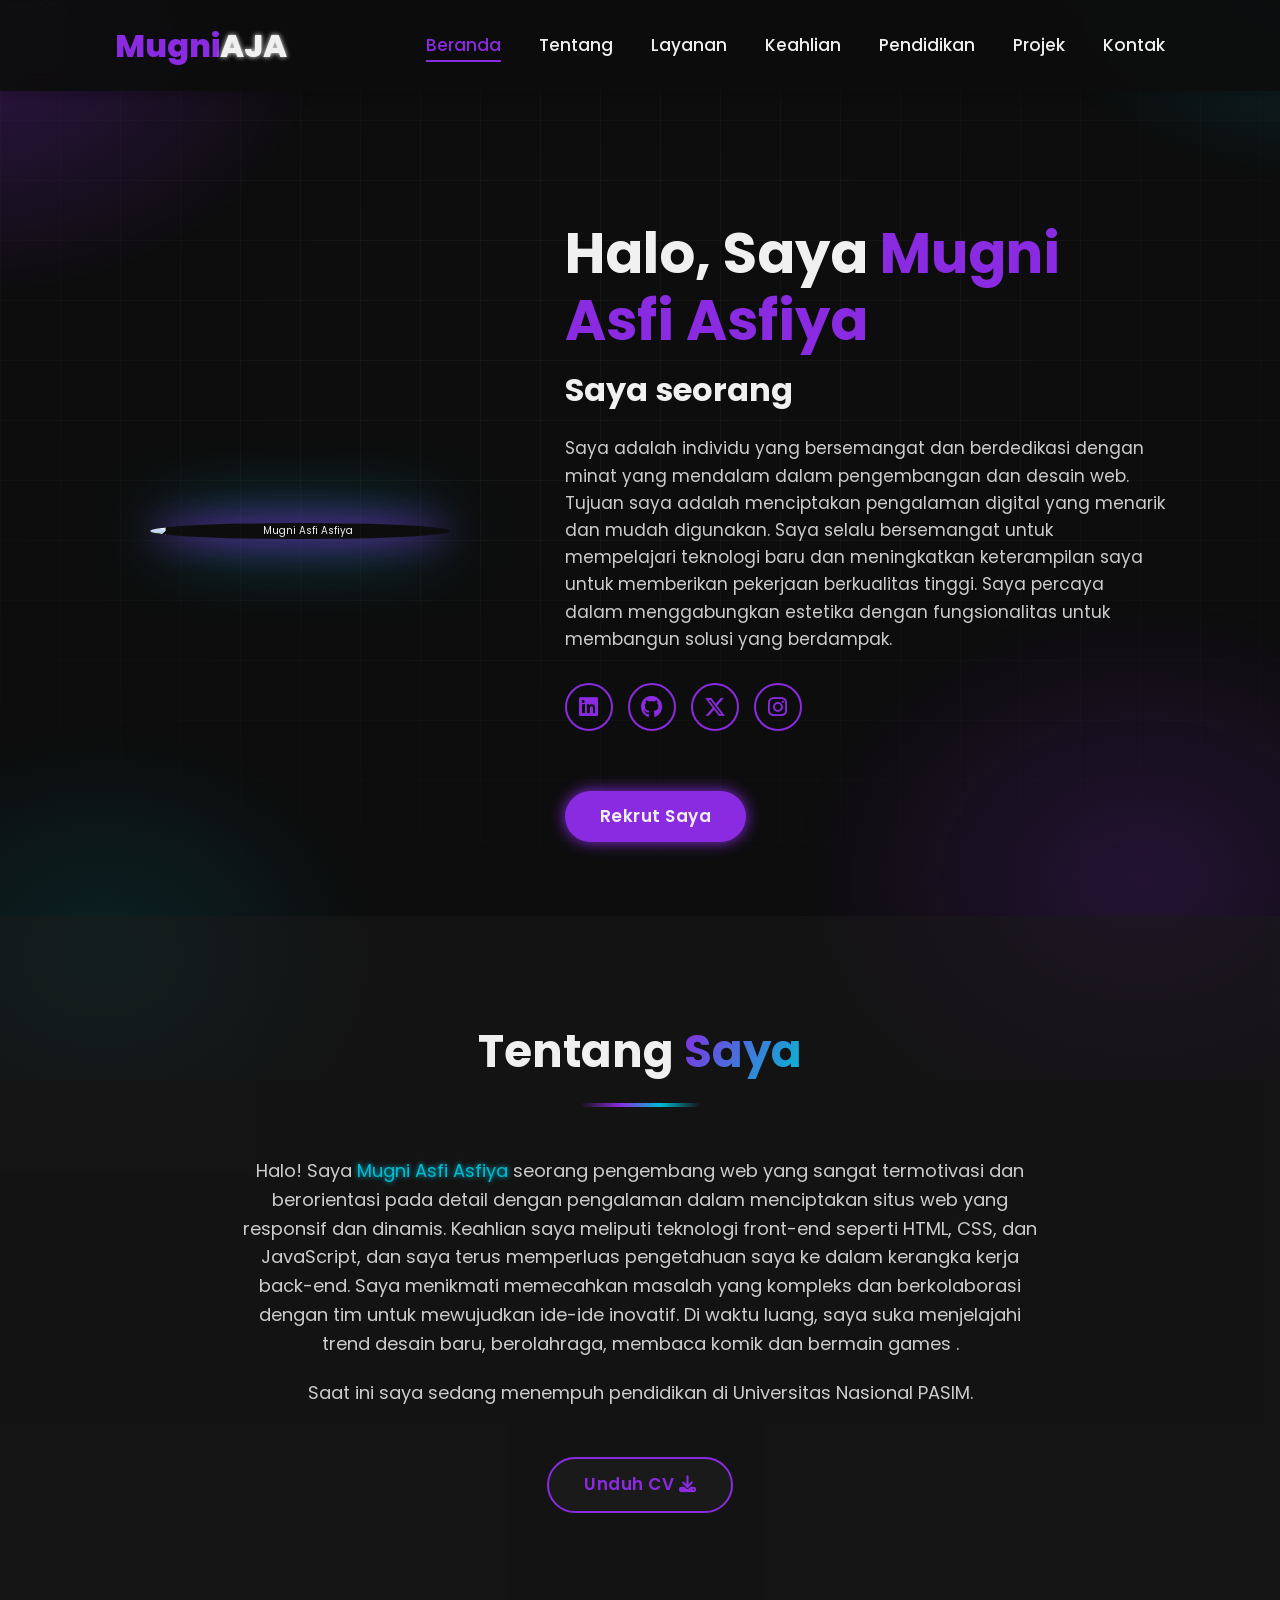
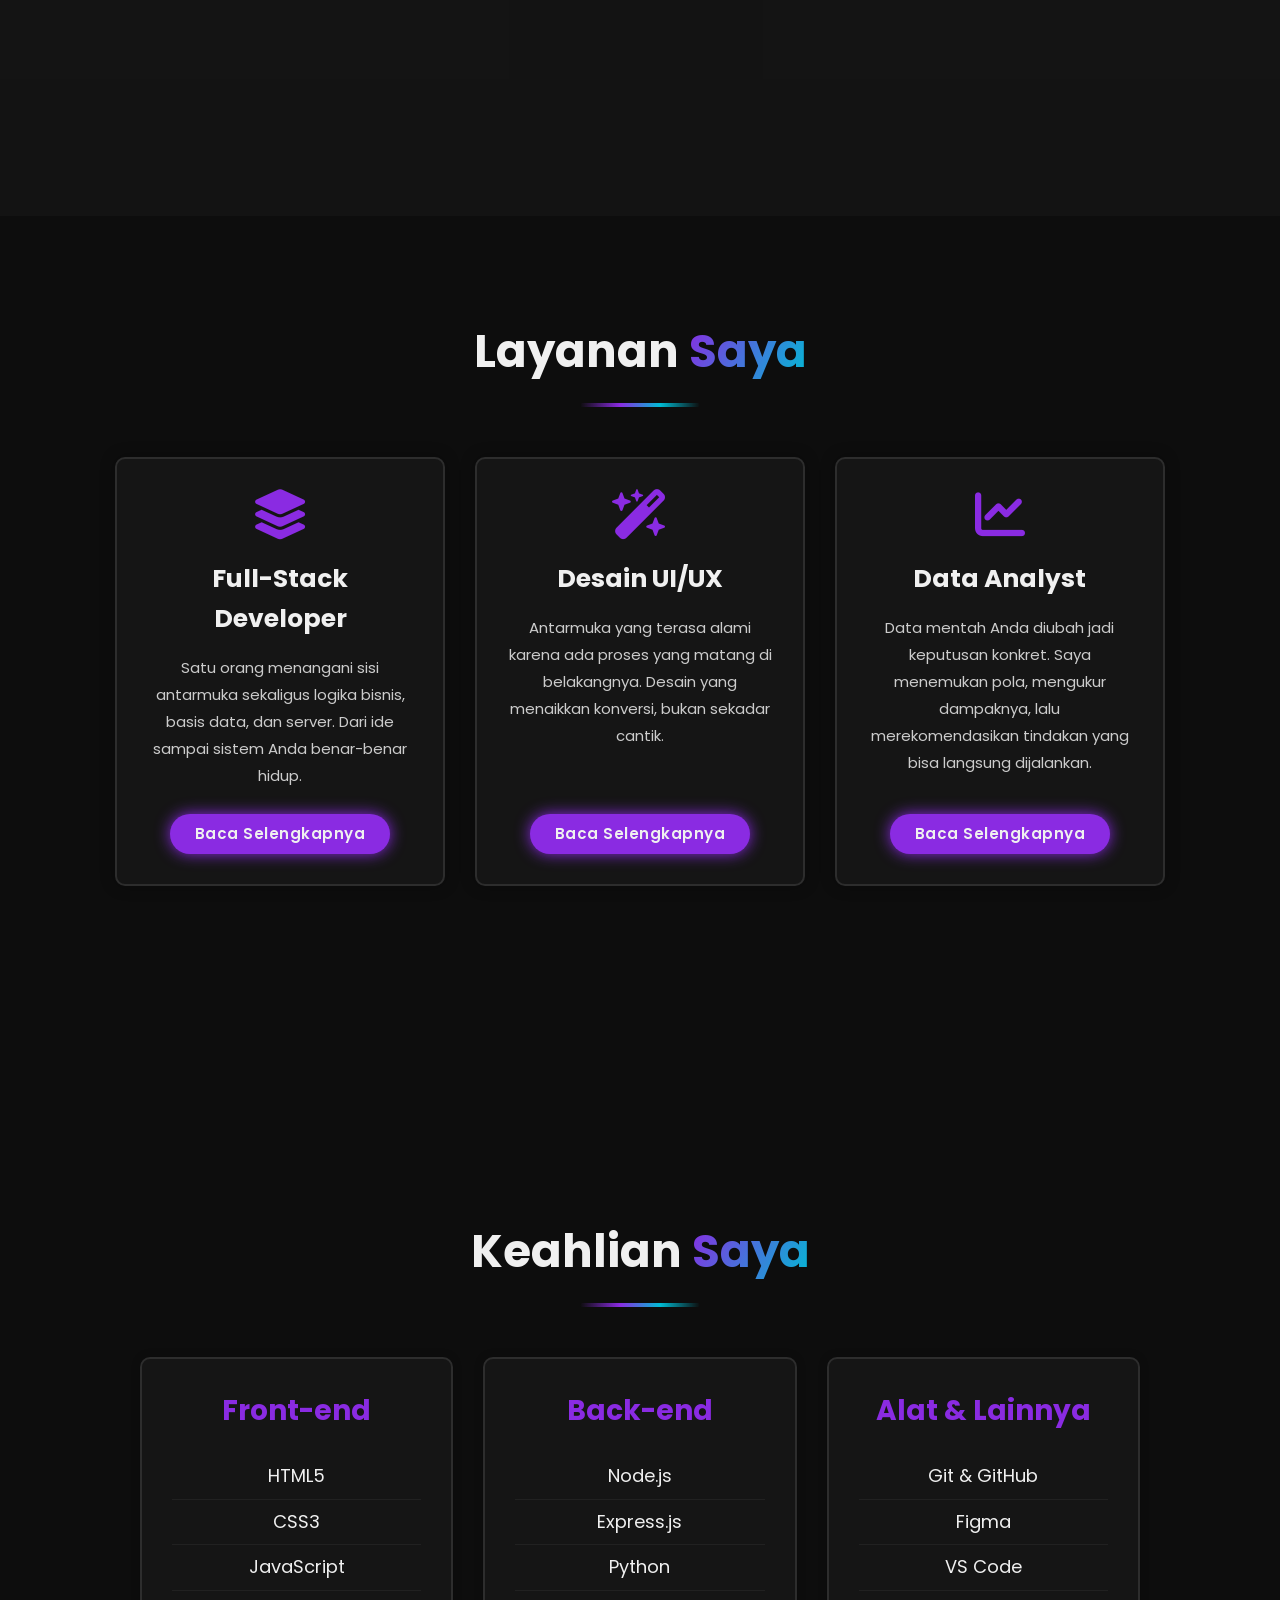
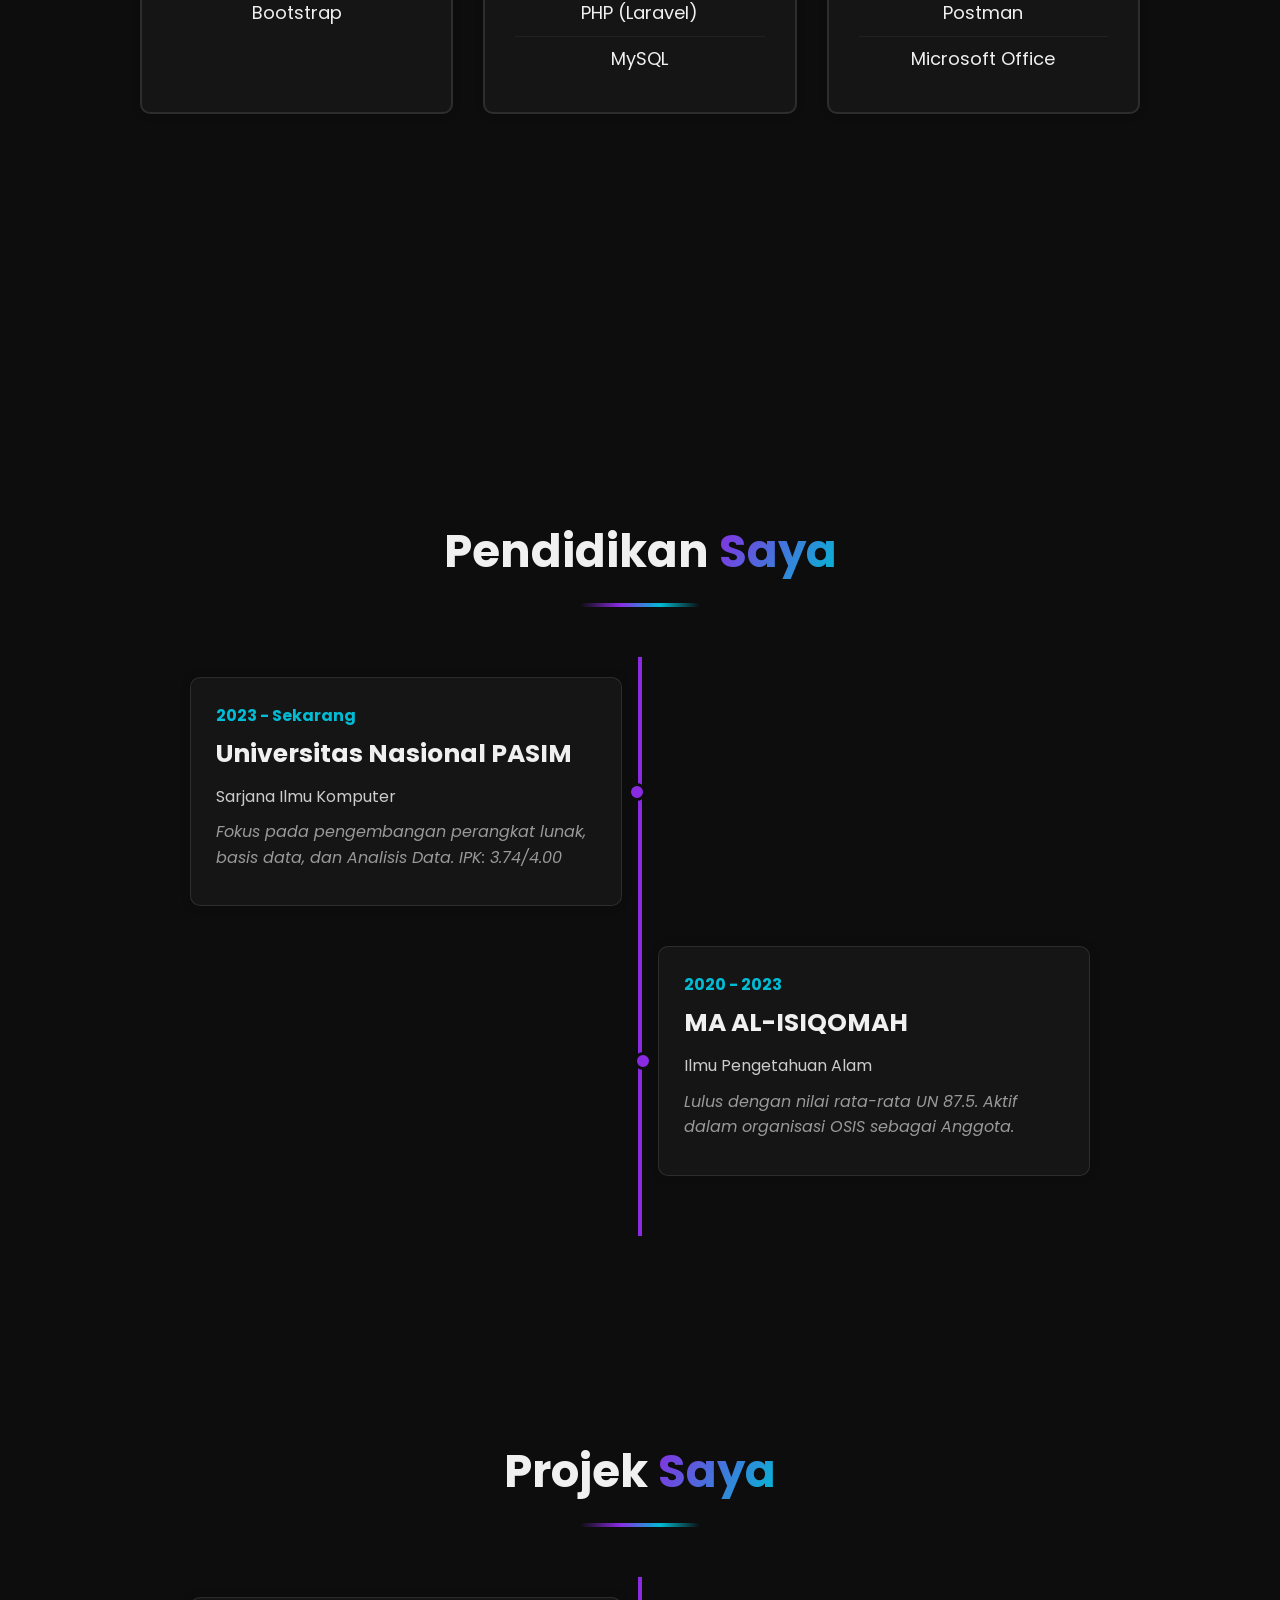
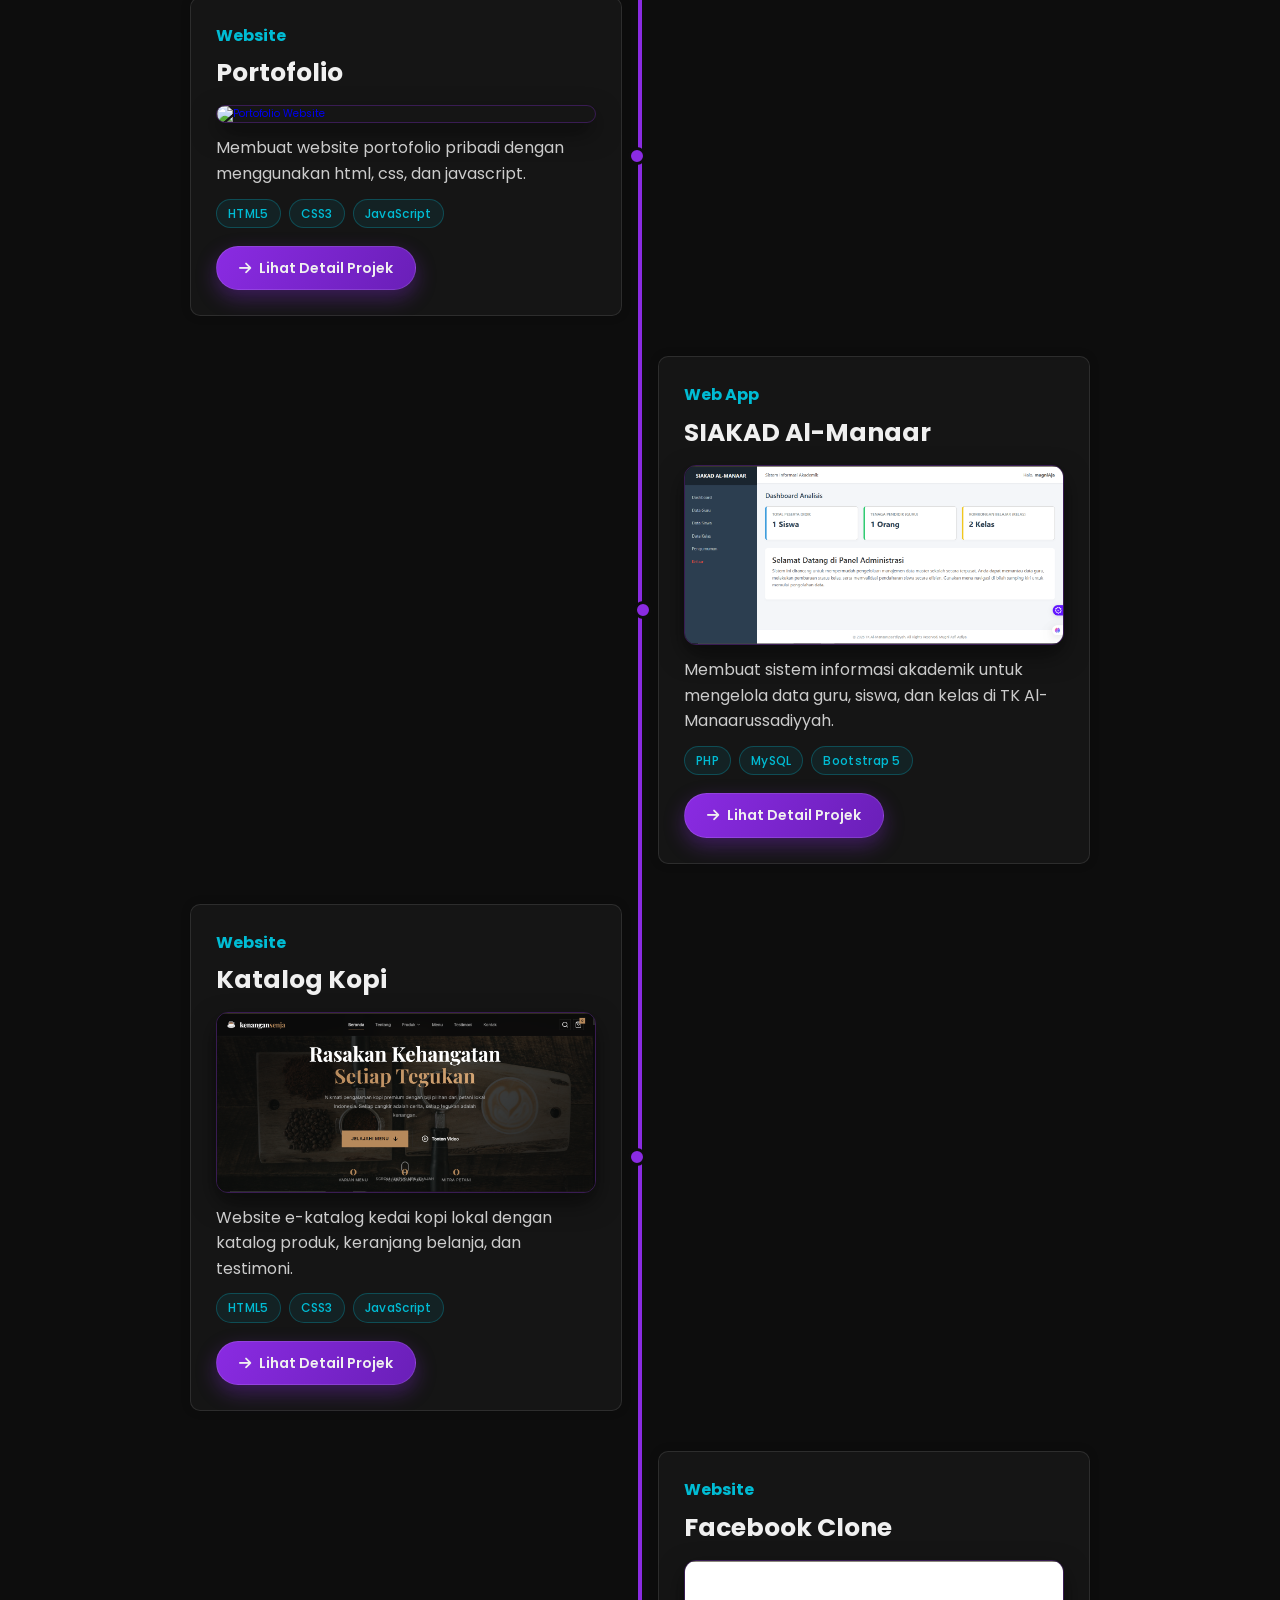
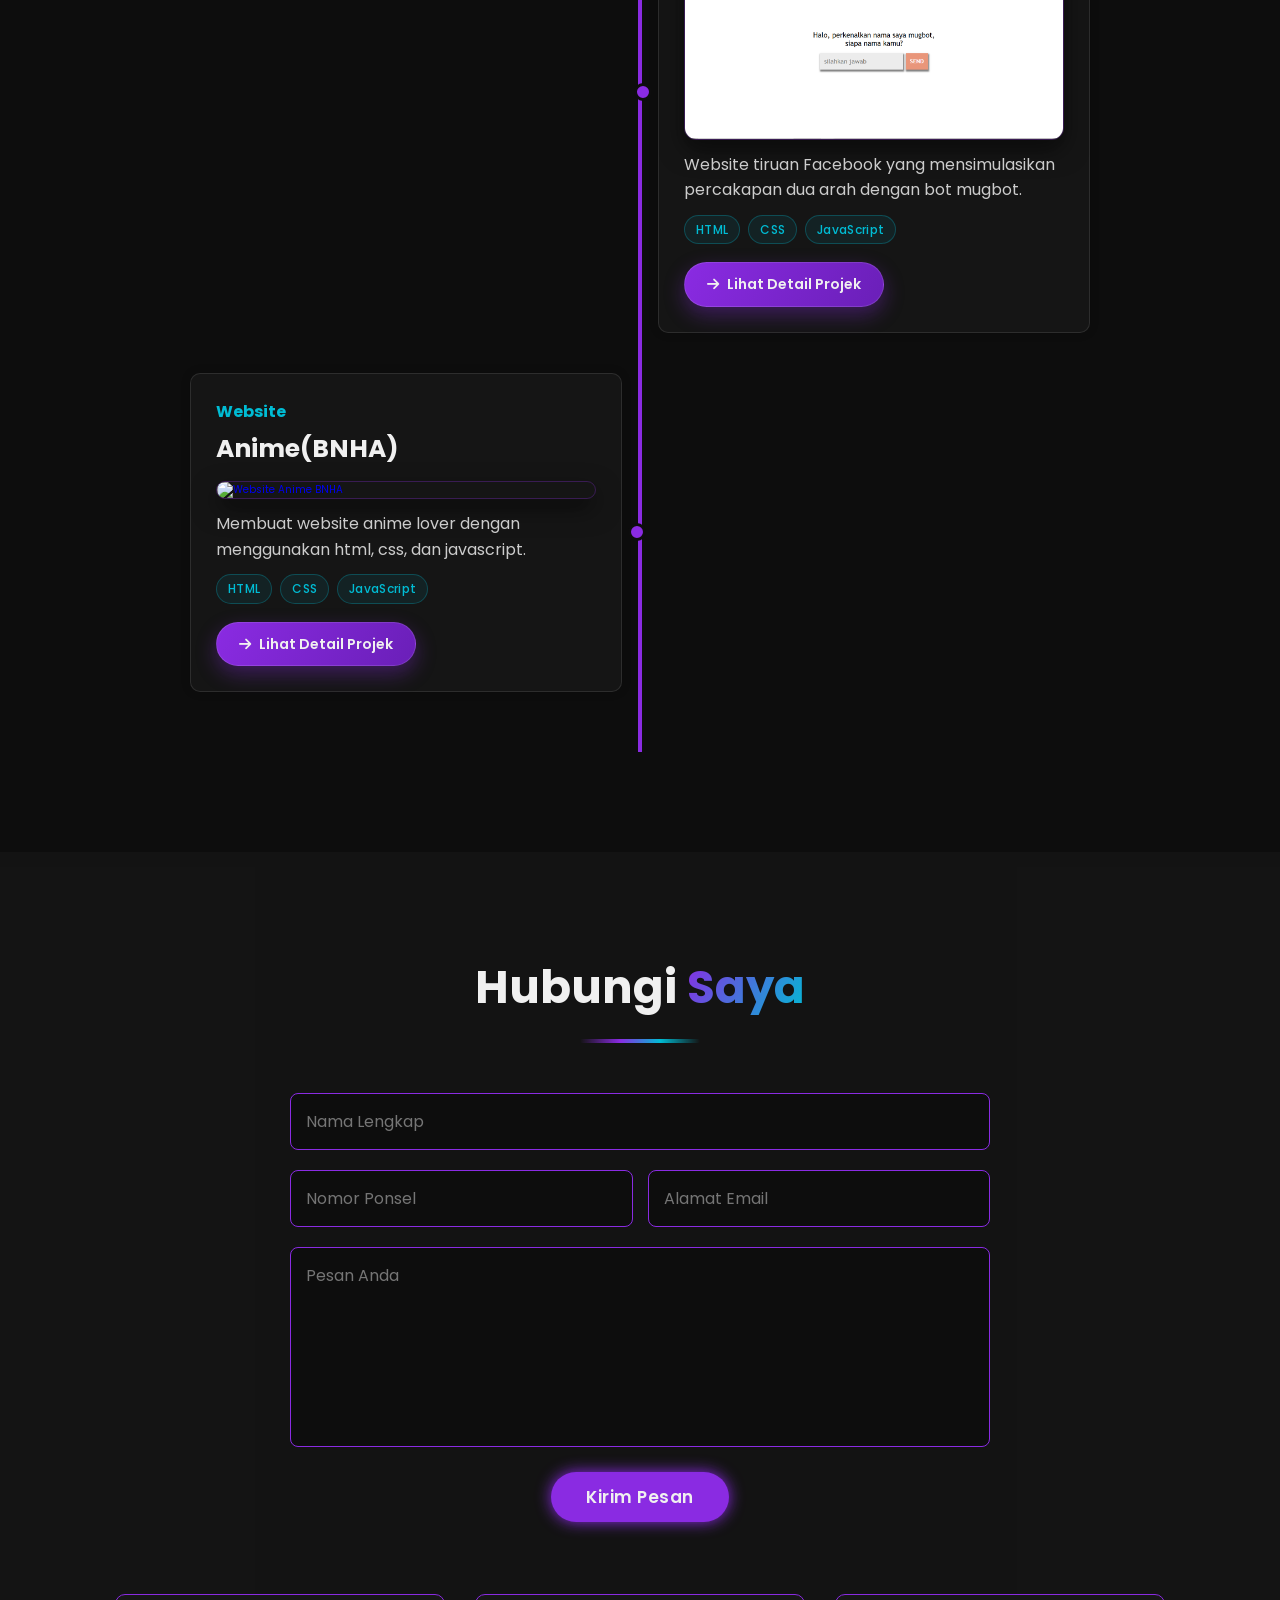
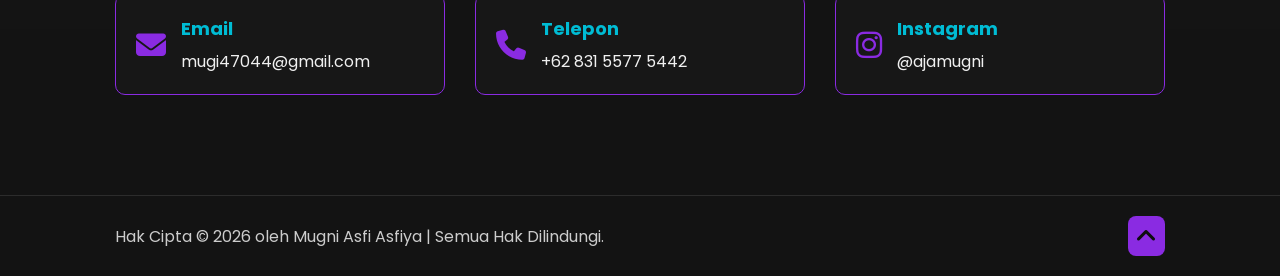
==== index.html @ a7925cf9 "Portfolio: ganti 3 proyek, tombol detail, dan integrasi form kontak Proyek - Ganti 3 proyek lama (Ab" ====
<!DOCTYPE html>
< lang="id">
<head>
    <meta charset="UTF-8">
    <meta name="viewport" content="width=device-width, initial-scale=1.0">
    <title>Portofolio | Mugni Asfi Asfiya</title>
    <link rel="stylesheet" href="https://cdnjs.cloudflare.com/ajax/libs/font-awesome/6.7.2/css/all.min.css" integrity="sha512-Evv84Mr4kqVGRNSgIGL/F/aIDqQb7xQ2vcrdIwxfjThSH8CSR7PBEakCr51Ck+w+/U6swU2Im1vVX0SVk9ABhg==" crossorigin="anonymous" referrerpolicy="no-referrer" />
    <link rel="stylesheet" href="style.css">
</head>
<body>
    <div class="scroll-progress" aria-hidden="true"></div>

    <header class="header">
        <a href="#" class="logo">Mugni<span>AJA</span></a>

        <i class="fa-solid fa-bars" id="menu-icon"></i>

        <nav class="navbar">
            <a href="#home" class="active">Beranda</a>
            <a href="#about">Tentang</a>
            <a href="#services">Layanan</a>
            <a href="#skills">Keahlian</a>
            <a href="#education">Pendidikan</a>
            <a href="#experience">Projek</a>
            <a href="#contact">Kontak</a>
        </nav>
    </header>

    <section class="home" id="home">
        <div class="home-img">
            <img src="img/Mugni.jpg" alt="Mugni Asfi Asfiya">
        </div>
        <div class="home-content">
            <h1 class="home-title">Halo, Saya <span>Mugni Asfi Asfiya</span></h1>
            <h3 class="typing-text">Saya seorang <span class="text-animation"></span></h3>
            <p>Saya adalah individu yang bersemangat dan berdedikasi dengan minat yang mendalam dalam pengembangan dan desain web. Tujuan saya adalah menciptakan pengalaman digital yang menarik dan mudah digunakan. Saya selalu bersemangat untuk mempelajari teknologi baru dan meningkatkan keterampilan saya untuk memberikan pekerjaan berkualitas tinggi. Saya percaya dalam menggabungkan estetika dengan fungsionalitas untuk membangun solusi yang berdampak.</p>

            <div class="social-icons">
                <a href="https://www.linkedin.com/in/mugni-asfiya-189a2630a?utm_source=share_via&utm_content=profile&utm_medium=member_android" target="_blank" aria-label="LinkedIn"><i class="fa-brands fa-linkedin"></i></a>
                <a href="https://github.com/Mugni120" target="_blank" aria-label="GitHub"><i class="fa-brands fa-github"></i></a>
                <a href="https://x.com/Mugfi2405" target="_blank" aria-label="X (Twitter)"><i class="fa-brands fa-x-twitter"></i></a>
                <a href="https://www.instagram.com/ajamugni?igsh=eWljMGVicmpiMmRr" target="_blank" aria-label="Instagram"><i class="fa-brands fa-instagram"></i></a>
            </div>

            <a href="#contact" class="btn">Rekrut Saya</a>
        </div>
    </section>

    <section class="about" id="about">
        <h2 class="heading">Tentang <span>Saya</span></h2>
        <div class="about-content">
            <p>Halo! Saya <span>Mugni Asfi Asfiya</span> seorang pengembang web yang sangat termotivasi dan berorientasi pada detail dengan pengalaman dalam menciptakan situs web yang responsif dan dinamis. Keahlian saya meliputi teknologi front-end seperti HTML, CSS, dan JavaScript, dan saya terus memperluas pengetahuan saya ke dalam kerangka kerja back-end. Saya menikmati memecahkan masalah yang kompleks dan berkolaborasi dengan tim untuk mewujudkan ide-ide inovatif. Di waktu luang, saya suka menjelajahi trend desain baru, berolahraga, membaca komik dan bermain games .</p>
            <p>Saat ini saya sedang menempuh pendidikan di Universitas Nasional PASIM.</p>
            <!-- Ganti link download CV di about section -->
            <a href="assets/CV_MugniAsfiAsfiya_(19-11-2025).pdf" download class="btn download-cv">
                     Unduh CV <i class="fa-solid fa-download"></i>
            </a>
        </div>
    </section>

    <section class="services" id="services">
        <h2 class="heading">Layanan <span>Saya</span></h2>
        <div class="services-container">
            <div class="service-box">
                <i class="fa-solid fa-layer-group"></i>
                <h3>Full-Stack Developer</h3>
                <p>Satu orang menangani sisi antarmuka sekaligus logika bisnis, basis data, dan server. Dari ide sampai sistem Anda benar-benar hidup.</p>
                <a href="#service-web-dev" class="btn btn-service" data-service="web-development">Baca Selengkapnya</a>
            </div>
            <div class="service-box">
                <i class="fa-solid fa-wand-magic-sparkles"></i>
                <h3>Desain UI/UX</h3>
                <p>Antarmuka yang terasa alami karena ada proses yang matang di belakangnya. Desain yang menaikkan konversi, bukan sekadar cantik.</p>
                <a href="#service-ui-ux" class="btn btn-service" data-service="ui-ux">Baca Selengkapnya</a>
            </div>
            <div class="service-box">
                <i class="fa-solid fa-chart-line"></i>
                <h3>Data Analyst</h3>
                <p>Data mentah Anda diubah jadi keputusan konkret. Saya menemukan pola, mengukur dampaknya, lalu merekomendasikan tindakan yang bisa langsung dijalankan.</p>
                <a href="#service-data-analyst" class="btn btn-service" data-service="data-analyst">Baca Selengkapnya</a>
            </div>
        </div>
    </section>

    <!-- Modal untuk Detail Layanan -->
    <div id="service-modal" class="service-modal">
        <div class="modal-content">
            <span class="close-modal">&times;</span>
            <h3 id="modal-title">Judul Layanan</h3>
            <div id="modal-body">
                <p>Detail layanan akan muncul di sini.</p>
            </div>
        </div>
    </div>

    <section class="skills" id="skills">
        <h2 class="heading">Keahlian <span>Saya</span></h2>
        <div class="skills-container">
            <div class="skill-category">
                <h3>Front-end</h3>
                <ul>
                    <li>HTML5</li>
                    <li>CSS3</li>
                    <li>JavaScript</li>
                    <li>Bootstrap</li>
                </ul>
            </div>
            <div class="skill-category">
                <h3>Back-end</h3>
                <ul>
                    <li>Node.js</li>
                    <li>Express.js</li>
                    <li>Python</li>
                    <li>PHP (Laravel)</li>
                    <li>MySQL</li>
                </ul>
            </div>
            <div class="skill-category">
                <h3>Alat & Lainnya</h3>
                <ul>
                    <li>Git & GitHub</li>
                    <li>Figma</li>
                    <li>VS Code</li>
                    <li>Postman</li>
                    <li>Microsoft Office    </li>
                </ul>
            </div>
        </div>
    </section>

    <section class="education" id="education">
        <h2 class="heading">Pendidikan <span>Saya</span></h2>
        <div class="education-container">
            <div class="education-item">
                <div class="education-dot"></div>
                <h4>2023 - Sekarang</h4>
                <h3>Universitas Nasional PASIM</h3>
                <p>Sarjana Ilmu Komputer</p>
                <p class="education-desc">Fokus pada pengembangan perangkat lunak, basis data, dan Analisis Data. IPK: 3.74/4.00</p>
            </div>
            <div class="education-item">
                <div class="education-dot"></div>
                <h4>2020 - 2023</h4>
                <h3>MA AL-ISIQOMAH</h3>
                <p>Ilmu Pengetahuan Alam</p>
                <p class="education-desc">Lulus dengan nilai rata-rata UN 87.5. Aktif dalam organisasi OSIS sebagai Anggota.</p>
            </div>
        </div>
    </section>

    <section class="experience" id="experience">
        <h2 class="heading">Projek <span>Saya</span></h2>
        <div class="experience-container">
            <div class="experience-item">
                <div class="experience-dot"></div>
                <h4>Website</h4>
                <h3>Portofolio</h3>
                <a class="project-media" href="portofolio.html" aria-label="Lihat detail proyek Portofolio">
                    <img src="img/WP.jpg" alt="Portofolio Website">
                    <span class="project-media-overlay"><i class="fa-solid fa-arrow-right"></i></span>
                </a>
                <p>Membuat website portofolio pribadi dengan menggunakan html, css, dan javascript.</p>
                <div class="project-tags">
                    <span>HTML5</span>
                    <span>CSS3</span>
                    <span>JavaScript</span>
                </div>
                <a class="btn-project" href="portofolio.html">
                    <i class="fa-solid fa-arrow-right"></i> Lihat Detail Projek
                </a>
            </div>
            <div class="experience-item">
                <div class="experience-dot"></div>
                <h4>Web App</h4>
                <h3>SIAKAD Al-Manaar</h3>
                <a class="project-media" href="SIAKAD.html" aria-label="Lihat detail proyek SIAKAD Al-Manaar">
                    <img src="img/WSK.PNG" alt="Dashboard SIAKAD Al-Manaar">
                    <span class="project-media-overlay"><i class="fa-solid fa-arrow-right"></i></span>
                </a>
                <p>Membuat sistem informasi akademik untuk mengelola data guru, siswa, dan kelas di TK Al-Manaarussadiyyah.</p>
                <div class="project-tags">
                    <span>PHP</span>
                    <span>MySQL</span>
                    <span>Bootstrap 5</span>
                </div>
                <a class="btn-project" href="SIAKAD.html">
                    <i class="fa-solid fa-arrow-right"></i> Lihat Detail Projek
                </a>
            </div>
            <div class="experience-item">
                <div class="experience-dot"></div>
                <h4>Website</h4>
                <h3>Katalog Kopi</h3>
                <a class="project-media" href="kenangansenja.html" aria-label="Lihat detail proyek Website E-Katalog kenangansenja">
                    <img src="img/WEK.png" alt="Website E-Katalog kenangansenja">
                    <span class="project-media-overlay"><i class="fa-solid fa-arrow-right"></i></span>
                </a>
                <p>Website e-katalog kedai kopi lokal dengan katalog produk, keranjang belanja, dan testimoni.</p>
                <div class="project-tags">
                    <span>HTML5</span>
                    <span>CSS3</span>
                    <span>JavaScript</span>
                </div>
                <a class="btn-project" href="kenangansenja.html">
                    <i class="fa-solid fa-arrow-right"></i> Lihat Detail Projek
                </a>
            </div>
            <div class="experience-item">
                <div class="experience-dot"></div>
                <h4>Website</h4>
                <h3>Facebook Clone</h3>
                <a class="project-media" href="facebook.html" aria-label="Lihat detail proyek Website Facebook Clone">
                    <img src="img/WFB.png" alt="Website Facebook Clone">
                    <span class="project-media-overlay"><i class="fa-solid fa-arrow-right"></i></span>
                </a>
                <p>Website tiruan Facebook yang mensimulasikan percakapan dua arah dengan bot mugbot.</p>
                <div class="project-tags">
                    <span>HTML</span>
                    <span>CSS</span>
                    <span>JavaScript</span>
                </div>
                <a class="btn-project" href="facebook.html">
                    <i class="fa-solid fa-arrow-right"></i> Lihat Detail Projek
                </a>
            </div>
            <div class="experience-item">
                <div class="experience-dot"></div>
                <h4>Website</h4>
                <h3>Anime(BNHA)</h3>
                <a class="project-media" href="animeBNHA.html" aria-label="Lihat detail proyek Website Anime BNHA">
                    <img src="img/WB.jpg" alt="Website Anime BNHA">
                    <span class="project-media-overlay"><i class="fa-solid fa-arrow-right"></i></span>
                </a>
                <p>Membuat website anime lover dengan menggunakan html, css, dan javascript.</p>
                <div class="project-tags">
                    <span>HTML</span>
                    <span>CSS</span>
                    <span>JavaScript</span>
                </div>
                <a class="btn-project" href="animeBNHA.html">
                    <i class="fa-solid fa-arrow-right"></i> Lihat Detail Projek
                </a>
            </div>
        </div>
    </section>

    <section class="contact" id="contact">
        <h2 class="heading">Hubungi <span>Saya</span></h2>
        <!-- action + method dipakai sebagai cadangan bila JavaJS tidak aktif -->
        <form id="contact-form" action="https://api.web3forms.com/submit" method="POST">

            <!-- ================= WAJIB DIGANTI =================
                 Buka https://web3forms.com, masukkan email Anda, lalu salin
                 Access Key (format UUID, misal: 1a2b3c4d-5e6f-7a8b-9c0d-1e2f3a4b5c6d)
                 yang dikirim ke inbox Anda, lalu tempel di bawah.
                 Nilai 00000000-... adalah placeholder, form TIDAK akan berfungsi
                 sebelum diganti. ================================ -->
            <input type="hidden" name="access_key" id="access_key" value="556714cf-8de6-40dc-8d0c-4c37ce045f34">

            <input type="hidden" name="subject" value="Pesan baru dari Website Portofolio">
            <input type="hidden" name="from_name" value="Website Portofolio Mugni Asfi Asfiya">

            <!-- Honeypot: bot mengisi field ini, manusia tidak. Kosongkan bila form bermasalah. -->
            <div class="hp-field" aria-hidden="true">
                <input type="text" name="botcheck" id="botcheck" tabindex="-1" autocomplete="off">
            </div>

            <div class="input-box">
                <input type="text" name="name" placeholder="Nama Lengkap" id="name" required>
            </div>
            <div class="input-box">
                <input type="tel" name="phone" placeholder="Nomor Ponsel" id="phone">
                <input type="email" name="email" placeholder="Alamat Email" id="email" required>
            </div>
            <textarea name="message" id="message" cols="30" rows="10" placeholder="Pesan Anda" required></textarea>
            <input type="submit" value="Kirim Pesan" class="btn" id="contact-submit">
            <p class="form-status" id="form-status" role="status" aria-live="polite"></p>
        </form>
        <div class="contact-info">
            <div class="info-item">
                <i class="fa-solid fa-envelope"></i>
                <div>
                    <h3>Email</h3>
                    <p>mugi47044@gmail.com</p>
                </div>
            </div>
            <div class="info-item">
                <i class="fa-solid fa-phone"></i>
                <div>
                    <h3>Telepon</h3>
                    <p>+62 831 5577 5442</p>
                </div>
            </div>
            <div class="info-item">
                <i class="fa-brands fa-instagram"></i>
                <div>
                    <h3>Instagram</h3>
                    <p>@ajamugni</p>
                </div>
            </div>
        </div>
    </section>

    <footer class="footer">
        <div class="footer-text">
            <p>Hak Cipta &copy; 2026 oleh Mugni Asfi Asfiya | Semua Hak Dilindungi.</p>
        </div>
        <div class="footer-iconTop">
            <a href="#home"><i class="fa-solid fa-angle-up"></i></a>
        </div>
    </footer>

        <!-- Modal untuk Preview CV -->
    <div id="cv-modal" class="cv-modal">
        <div class="modal-content">
            <span class="close-cv-modal">&times;</span>
            <h3>Curriculum Vitae <span>Mugni Asfi Asfiya</span></h3>
            <div class="cv-preview-container">
                <div class="cv-header-preview">
                    <div class="cv-personal-info">
                        <h4><i class="fa-solid fa-user"></i> Informasi Pribadi</h4>
                        <p><strong>Nama:</strong> Mugni Asfi Asfiya</p>
                        <p><strong>Email:</strong> mugi47044@gmail.com</p>
                        <p><strong>Telepon:</strong> +62 831 5577 5442</p>
                        <p><strong>Lokasi:</strong> Bandung, Jawa Barat</p>
                    </div>
                </div>
                
                <div class="cv-section-preview">
                    <h4><i class="fa-solid fa-user-graduate"></i> Pendidikan</h4>
                    <div class="cv-item">
                        <h5>Universitas Nasional PASIM</h5>
                        <p class="cv-period">2023 - 2027</p>
                        <p>Sarjana Ilmu Komputer</p>
                        <p class="cv-desc">IPK: 3.74/4.00</p>
                    </div>
                    <div class="cv-item">
                        <h5>MA AL-ISIQOMAH</h5>
                        <p class="cv-period">2020 - 2023</p>
                        <p>Ilmu Pengetahuan Alam</p>
                        <p class="cv-desc">Nilai UN: 87.5</p>
                    </div>
                </div>
                
                <div class="cv-section-preview">
                    <h4><i class="fa-solid fa-code"></i> Keahlian Teknis</h4>
                    <div class="skills-grid">
                        <div class="skill-item">
                            <span class="skill-name">Frontend</span>
                            <div class="skill-level">
                                <div class="skill-bar" style="width: 85%"></div>
                            </div>
                        </div>
                        <div class="skill-item">
                            <span class="skill-name">Backend</span>
                            <div class="skill-level">
                                <div class="skill-bar" style="width: 75%"></div>
                            </div>
                        </div>
                        <div class="skill-item">
                            <span class="skill-name">UI/UX Design</span>
                            <div class="skill-level">
                                <div class="skill-bar" style="width: 70%"></div>
                            </div>
                        </div>
                        <div class="skill-item">
                            <span class="skill-name">Data Analysis</span>
                            <div class="skill-level">
                                <div class="skill-bar" style="width: 80%"></div>
                            </div>
                        </div>
                    </div>
                </div>
                
                <div class="cv-section-preview">
                    <h4><i class="fa-solid fa-briefcase"></i> Pengalaman Projek</h4>
                    <div class="cv-item">
                        <h5>Sistem Informasi Akademik (SIAKAD)</h5>
                        <p>Membuat aplikasi manajemen data sekolah dengan PHP, MySQL &amp; Bootstrap 5</p>
                    </div>
                    <div class="cv-item">
                        <h5>Website E-Katalog kenangansenja</h5>
                        <p>Membuat website e-katalog kopi dengan HTML, CSS, JavaScript</p>
                    </div>
                    <div class="cv-item">
                        <h5>Website Portofolio</h5>
                        <p>Membuat website portofolio pribadi dengan HTML, CSS, JavaScript</p>
                    </div>
                </div>
                
                <div class="cv-actions">
                    <a href="assets/CV_MugniAsfiAsfiya_(19-11-2025).pdf" download class="btn download-cv-btn">
                        <i class="fa-solid fa-download"></i> Download CV Lengkap (PDF)
                    </a>
                    <button class="btn close-cv-btn">
                        <i class="fa-solid fa-times"></i> Tutup
                    </button>
                </div>
            </div>
        </div>
    </div>

    <script src="https://unpkg.com/typed.js@2.1.0/dist/typed.umd.js"></script>
    <script src="script.js"></script>
</body>
</html>
---- style.css ----
@import url('https://fonts.googleapis.com/css2?family=Poppins:wght@300;400;500;600;700;800;900&display=swap');

* {
    margin: 0;
    padding: 0;
    box-sizing: border-box;
    text-decoration: none;
    border: none;
    outline: none;
    scroll-behavior: smooth;
    font-family: 'Poppins', sans-serif;
}

:root {
    --bg-color: #0d0d0d; /* Darker background */
    --second-bg-color: #1a1a1a; /* Slightly lighter for sections */
    --text-color: #f0f0f0; /* Off-white for text */
    --main-color: #8a2be2; /* Vibrant purple (Violet) */
    --accent-color: #00bcd4; /* Cyan accent for highlights */
}

html {
    font-size: 62.5%; /* 1rem = 10px */
    overflow-x: hidden; /* Prevent horizontal scroll */
}

body {
    background: var(--bg-color);
    color: var(--text-color);
    line-height: 1.6;
}

/* Scrollbar Styles */
html::-webkit-scrollbar {
    width: 0.8rem;
}

html::-webkit-scrollbar-track {
    background: var(--bg-color);
}

html::-webkit-scrollbar-thumb {
    background: var(--main-color);
    border-radius: 0.5rem;
}

/* Header */
.header {
    position: fixed;
    top: 0;
    left: 0;
    width: 100%;
    padding: 2rem 9%;
    background: rgba(13, 13, 13, 0.95); /* Semi-transparent background */
    backdrop-filter: blur(10px); /* Frosted glass effect */
    display: flex;
    justify-content: space-between;
    align-items: center;
    z-index: 1000; /* Ensure header stays on top */
    box-shadow: 0 0.5rem 1rem rgba(0, 0, 0, 0.2);
    transition: 0.3s ease;
}

.logo {
    font-size: 3.2rem;
    color: var(--main-color);
    font-weight: 800;
    cursor: default;
    opacity: 0; /* For animation */
    animation: slideRight 1s ease forwards;
}

.navbar a {
    font-size: 1.7rem;
    color: var(--text-color);
    margin-left: 3.5rem;
    font-weight: 500;
    transition: 0.4s ease;
    position: relative;
}

.navbar a::after {
    content: '';
    position: absolute;
    width: 0;
    height: 0.2rem;
    background: var(--main-color);
    bottom: -0.5rem;
    left: 0;
    transition: 0.3s ease;
}

.navbar a:hover::after,
.navbar a.active::after {
    width: 100%;
}

.navbar a:hover,
.navbar a.active {
    color: var(--main-color);
}

#menu-icon {
    font-size: 3.6rem;
    color: var(--main-color);
    cursor: pointer;
    display: none;
    transition: transform 0.3s ease;
}

#menu-icon.fa-times {
    transform: rotate(90deg);
}

/* Media Queries for Navbar */
@media (max-width: 995px) {
    #menu-icon {
        display: block;
    }
    
    .navbar {
        position: absolute;
        top: 100%;
        left: 0;
        width: 100%;
        padding: 1rem 9%;
        background-color: var(--second-bg-color);
        border-top: 0.1rem solid rgba(255, 255, 255, 0.1);
        box-shadow: 0 0.5rem 1rem rgba(0, 0, 0, 0.2);
        display: none; /* Hidden by default */
        opacity: 0;
        transform: translateY(-20px);
        transition: opacity 0.3s ease, transform 0.3s ease;
    }
    
    .navbar.active {
        display: block;
        opacity: 1;
        transform: translateY(0);
    }
    
    .navbar a {
        display: block;
        font-size: 2rem;
        margin: 2rem 0;
        text-align: center;
        margin-left: 0;
    }
    
    .navbar a::after {
        display: none; /* Hide underline on mobile menu */
    }
}

/* Sections */
section {
    min-height: 100vh;
    padding: 10rem 9% 2rem;
}

.heading {
    font-size: 4.5rem;
    text-align: center;
    margin-bottom: 5rem;
    color: var(--text-color);
}

.heading span {
    color: var(--main-color);
}

/* Home Section */
.home {
    display: flex;
    align-items: center;
    justify-content: center;
    gap: 8rem;
    background: var(--bg-color);
    padding-top: 15rem; /* Space for fixed header */
}

.home-content {
    max-width: 60rem;
    opacity: 0;
    animation: slideLeft 1s ease forwards;
}

.home-content h1 {
    font-size: 5.6rem;
    font-weight: 700;
    line-height: 1.2;
    margin-bottom: 1rem;
}

.home-content h1 span {
    color: var(--main-color);
}

.home-content h3 {
    font-size: 3.2rem;
    margin-bottom: 2rem;
    font-weight: 700;
}

.home-content h3 span {
    color: var(--accent-color);
}

.home-content p {
    font-size: 1.7rem;
    font-weight: 400;
    margin-bottom: 3rem;
    color: #cccccc;
}

.home-img {
    flex: 1;
    text-align: center;
}

.home-img img {
    position: relative;
    width: 35vw; /* Slightly larger image */
    max-width: 450px;
    min-width: 300px;
    border-radius: 50%;
    box-shadow: 0 0 35px var(--main-color),
                0 0 70px var(--accent-color);
    transition: 0.5s ease;
    opacity: 0;
    animation: zoomIn 1s ease forwards, floatImage 4s ease-in-out infinite;
    animation-delay: 1s, 2s;
}

.home-img img:hover {
    transform: scale(1.05) rotate(2deg);
    box-shadow: 0 0 50px var(--main-color),
                0 0 100px var(--accent-color);
}

/* Social Icons */
.social-icons {
    margin-bottom: 4rem;
    display: flex;
    gap: 1.5rem;
}

.social-icons a {
    display: inline-flex;
    justify-content: center;
    align-items: center;
    width: 4.8rem;
    height: 4.8rem;
    background: transparent;
    border: 0.2rem solid var(--main-color);
    font-size: 2.2rem;
    border-radius: 50%;
    color: var(--main-color);
    transition: 0.4s ease;
    position: relative;
    overflow: hidden;
}

.social-icons a::before {
    content: '';
    position: absolute;
    top: 0;
    left: 0;
    width: 0;
    height: 100%;
    background: var(--main-color);
    z-index: -1;
    transition: 0.4s ease;
}

.social-icons a:hover::before {
    width: 100%;
}

.social-icons a:hover {
    color: var(--text-color);
    box-shadow: 0 0 20px var(--main-color);
    transform: translateY(-5px);
}

/* Buttons */
.btn {
    display: inline-block;
    padding: 1.2rem 3.5rem;
    background: var(--main-color);
    border-radius: 4rem;
    font-size: 1.7rem;
    color: var(--text-color);
    font-weight: 600;
    letter-spacing: 0.05rem;
    transition: 0.4s ease;
    box-shadow: 0 0 15px var(--main-color);
    margin-top: 2rem;
    border: none;
    cursor: pointer;
    text-align: center;
}

.btn:hover {
    transform: scale(1.05) translateY(-3px);
    background-color: var(--accent-color);
    color: var(--bg-color);
    box-shadow: 0 0 25px var(--accent-color);
}

.btn.download-cv {
    background: var(--second-bg-color);
    color: var(--main-color);
    border: 0.2rem solid var(--main-color);
    box-shadow: none;
    margin-top: 3rem;
}

.btn.download-cv:hover {
    background: var(--main-color);
    color: var(--text-color);
    box-shadow: 0 0 15px var(--main-color);
}

/* About Section */
.about {
    background: var(--second-bg-color);
    padding: 10rem 9%;
    text-align: center;
}

.about-content {
    max-width: 800px;
    margin: 0 auto;
}

.about-content p {
    font-size: 1.8rem;
    margin-bottom: 2rem;
    color: #cccccc;
}

/* Services Section */
.services-container {
    display: grid;
    grid-template-columns: repeat(auto-fit, minmax(30rem, 1fr));
    gap: 3rem;
    width: 100%;
    max-width: 1200px;
    margin: 0 auto;
}

.service-box {
    background: var(--bg-color);
    padding: 3rem;
    border-radius: 1rem;
    text-align: center;
    border: 0.2rem solid rgba(255, 255, 255, 0.1);
    transition: 0.5s ease;
    display: flex;
    flex-direction: column;
    justify-content: space-between;
    align-items: center;
    box-shadow: 0 0 15px rgba(0, 0, 0, 0.3);
}

.service-box:hover {
    border-color: var(--main-color);
    transform: translateY(-1rem);
    box-shadow: 0 0 25px var(--main-color);
}

.service-box i {
    font-size: 5rem;
    color: var(--main-color);
    margin-bottom: 2rem;
}

.service-box h3 {
    font-size: 2.5rem;
    margin-bottom: 1.5rem;
    color: var(--text-color);
}

.service-box p {
    font-size: 1.5rem;
    color: #cccccc;
    margin-bottom: 2.5rem;
    line-height: 1.8;
}

.service-box .btn {
    padding: 0.8rem 2.5rem;
    font-size: 1.5rem;
    margin-top: auto;
}

/* Modal untuk Layanan */
.service-modal {
    display: none;
    position: fixed;
    top: 0;
    left: 0;
    width: 100%;
    height: 100%;
    background: rgba(0, 0, 0, 0.8);
    z-index: 2000;
    justify-content: center;
    align-items: center;
    backdrop-filter: blur(5px);
}

.modal-content {
    background: var(--second-bg-color);
    padding: 4rem;
    border-radius: 1.5rem;
    max-width: 720px;
    width: 90%;
    /* WAJIB: tanpa max-height + overflow, isi modal yang panjang akan
       melebihi viewport lalu terpotong dan tidak bisa di-scroll.
       dvh ditulis setelah vh agar aman di browser mobile (address bar). */
    max-height: 90vh;
    max-height: 90dvh;
    position: relative;
    border: 0.2rem solid var(--main-color);
    box-shadow: 0 0 30px var(--main-color);
}

/* Hanya modal LAYANAN: judul + tombol tutup tetap diam, isinya yang
   menggulir. Di-scope dengan #service-modal supaya .cv-modal .modal-content
   (yang sudah punya max-height + overflow sendiri) tidak ikut berubah jadi
   flex column -- jika tidak, isinya akan ter-shrink, bukan overflow. */
#service-modal .modal-content {
    display: flex;
    flex-direction: column;
    overflow: hidden;
}

.close-modal {
    position: absolute;
    top: 1.5rem;
    right: 2rem;
    font-size: 3rem;
    cursor: pointer;
    color: var(--text-color);
    transition: color 0.3s ease;
}

.close-modal:hover {
    color: var(--accent-color);
}

#modal-title {
    color: var(--main-color);
    margin-bottom: 2rem;
    font-size: 2.8rem;
    text-align: center;
    flex: 0 0 auto; /* Judul tidak ikut tergulir */
}

#modal-body {
    color: #cccccc;
    line-height: 1.8;
    font-size: 1.6rem;
    /* min-height:0 wajib agar overflow bekerja di dalam flex container */
    flex: 1 1 auto;
    min-height: 0;
    overflow-y: auto;
    overscroll-behavior: contain;
    padding-right: 0.5rem;
}

/* Scrollbar khusus isi modal agar konsisten dengan tema */
#modal-body::-webkit-scrollbar {
    width: 0.6rem;
}

#modal-body::-webkit-scrollbar-track {
    background: rgba(255, 255, 255, 0.05);
    border-radius: 0.4rem;
}

#modal-body::-webkit-scrollbar-thumb {
    background: var(--main-color);
    border-radius: 0.4rem;
}

#modal-body::-webkit-scrollbar-thumb:hover {
    background: var(--accent-color);
}

#modal-body ul {
    list-style: none;
    padding: 0;
    margin: 2rem 0;
}

#modal-body li {
    margin-bottom: 1rem;
    padding-left: 2rem;
    position: relative;
}

#modal-body li::before {
    content: '▸';
    color: var(--accent-color);
    position: absolute;
    left: 0;
}

/* Catatan penutup di modal layanan (konteks "untuk Anda") */
#modal-body .modal-note {
    margin-top: 2.5rem;
    padding: 1.5rem 1.8rem;
    font-size: 1.5rem;
    line-height: 1.7;
    color: var(--text-color);
    background: rgba(138, 43, 226, 0.10);
    border: 0.1rem solid rgba(138, 43, 226, 0.35);
    border-radius: 1.2rem;
}

#modal-body .modal-note strong {
    color: var(--accent-color);
}

/* Tombol ajakan bertindak di dalam modal */
#modal-body .modal-cta {
    margin-top: 2.5rem;
    text-align: center;
}

#modal-body .modal-cta a {
    display: inline-flex;
    align-items: center;
    gap: 0.8rem;
    padding: 1.1rem 2.6rem;
    font-size: 1.5rem;
    font-weight: 600;
    color: var(--text-color);
    background: linear-gradient(120deg, var(--main-color), #6a1fb8);
    border-radius: 3rem;
    box-shadow: 0 0.8rem 2rem rgba(138, 43, 226, 0.4);
    transition: transform 0.3s ease, box-shadow 0.3s ease;
}

#modal-body .modal-cta a:hover {
    transform: translateY(-3px);
    box-shadow: 0 1.2rem 2.6rem rgba(0, 188, 212, 0.45);
    background: linear-gradient(120deg, var(--accent-color), #0e8fa3);
    color: var(--bg-color);
}

/* Skills Section */
.skills-container {
    display: grid;
    grid-template-columns: repeat(auto-fit, minmax(28rem, 1fr));
    gap: 3rem;
    width: 100%;
    max-width: 1000px;
    margin: 0 auto;
}

.skill-category {
    background: var(--second-bg-color);
    padding: 3rem;
    border-radius: 1rem;
    text-align: center;
    border: 0.2rem solid rgba(255, 255, 255, 0.1);
    box-shadow: 0 0 10px rgba(0, 0, 0, 0.2);
    transition: 0.5s ease;
}

.skill-category:hover {
    border-color: var(--main-color);
    transform: translateY(-1rem);
    box-shadow: 0 0 20px var(--main-color);
}

.skill-category h3 {
    font-size: 2.8rem;
    color: var(--main-color);
    margin-bottom: 2rem;
}

.skill-category ul {
    list-style: none;
    padding: 0;
}

.skill-category ul li {
    font-size: 1.8rem;
    color: var(--text-color);
    padding: 0.8rem 0;
    border-bottom: 1px solid rgba(255, 255, 255, 0.05);
    transition: 0.3s ease;
}

.skill-category ul li:last-child {
    border-bottom: none;
}

.skill-category ul li:hover {
    color: var(--accent-color);
    transform: translateX(10px);
}

/* Education & Experience Sections */
.education, .experience {
    background: var(--bg-color);
    padding: 10rem 9%;
}

.education-container, .experience-container {
    position: relative;
    padding: 2rem 0;
    max-width: 900px;
    margin: 0 auto;
}

.education-container::before, .experience-container::before {
    content: '';
    position: absolute;
    top: 0;
    left: 50%;
    transform: translateX(-50%);
    width: 0.4rem;
    height: 100%;
    background: var(--main-color);
}

.education-item, .experience-item {
    background: var(--second-bg-color);
    padding: 2.5rem;
    border-radius: 1rem;
    margin-bottom: 4rem;
    position: relative;
    transition: 0.5s ease;
    border: 0.1rem solid rgba(255, 255, 255, 0.1);
    box-shadow: 0 0 10px rgba(0, 0, 0, 0.2);
    width: 48%;
}

.education-item:hover, .experience-item:hover {
    transform: translateY(-1rem);
    border-color: var(--accent-color);
    box-shadow: 0 0 20px var(--accent-color);
}

.education-item:nth-child(odd) {
    margin-left: 0;
    margin-right: auto;
}

.education-item:nth-child(even) {
    margin-left: auto;
    margin-right: 0;
}

.experience-item:nth-child(odd) {
    margin-left: 0;
    margin-right: auto;
}

.experience-item:nth-child(even) {
    margin-left: auto;
    margin-right: 0;
}

.education-item .education-dot, .experience-item .experience-dot {
    position: absolute;
    top: 50%;
    transform: translateY(-50%);
    width: 1.8rem;
    height: 1.8rem;
    background: var(--main-color);
    border-radius: 50%;
    border: 0.3rem solid var(--bg-color);
    z-index: 1;
}

.education-item:nth-child(odd) .education-dot,
.experience-item:nth-child(odd) .experience-dot {
    right: -2.5rem;
}

.education-item:nth-child(even) .education-dot,
.experience-item:nth-child(even) .experience-dot {
    left: -2.5rem;
}

.education-item h4, .experience-item h4 {
    font-size: 1.6rem;
    color: var(--accent-color);
    margin-bottom: 0.5rem;
}

.education-item h3, .experience-item h3 {
    font-size: 2.5rem;
    color: var(--text-color);
    margin-bottom: 1rem;
}

.education-item p, .experience-item p {
    font-size: 1.6rem;
    color: #cccccc;
    margin-bottom: 1rem;
}

.education-desc {
    font-style: italic;
    color: #999 !important;
    margin-top: 1rem;
}

.experience-item ul {
    list-style: none;
    padding: 0;
    color: #cccccc;
    font-size: 1.5rem;
    margin-top: 1rem;
}

.experience-item ul li {
    margin-bottom: 0.8rem;
    position: relative;
    padding-left: 2rem;
}

.experience-item ul li::before {
    content: '▸';
    color: var(--main-color);
    position: absolute;
    left: 0;
}

/* === Project Image Styling === */
.experience-item img {
    width: 100%;
    max-height: 180px;
    object-fit: cover;
    border-radius: 1.2rem;
    margin: 1.2rem 0;
    box-shadow: 0 10px 25px rgba(0, 0, 0, 0.5);
    border: 1px solid rgba(138, 43, 226, 0.3); /* main-color soft */
    transition: transform 0.3s ease, box-shadow 0.3s ease;
}

.experience-item:hover img {
    transform: scale(1.03);
    box-shadow: 0 15px 35px rgba(138, 43, 226, 0.35);
}


/* Contact Section */
.contact {
    background: var(--second-bg-color);
    padding: 10rem 9%;
}

.contact form {
    max-width: 70rem;
    margin: 0 auto 5rem;
    text-align: center;
}

.contact form .input-box {
    display: flex;
    justify-content: space-between;
    flex-wrap: wrap;
    margin-bottom: 2rem;
    gap: 1.5rem;
}

.contact form .input-box input,
.contact form textarea {
    flex: 1 1 calc(50% - 1.5rem);
    min-width: 250px;
    padding: 1.5rem;
    font-size: 1.6rem;
    color: var(--text-color);
    background: var(--bg-color);
    border-radius: 0.8rem;
    border: 0.1rem solid var(--main-color);
    transition: 0.3s ease;
}

.contact form .input-box input:focus,
.contact form textarea:focus {
    border-color: var(--accent-color);
    box-shadow: 0 0 10px rgba(0, 188, 212, 0.5);
}

.contact form textarea {
    width: 100%;
    resize: none;
    height: 20rem;
    min-height: 15rem;
}

/* Contact Info */
.contact-info {
    display: grid;
    grid-template-columns: repeat(auto-fit, minmax(25rem, 1fr));
    gap: 3rem;
    margin-top: 5rem;
    max-width: 1200px;
    margin-left: auto;
    margin-right: auto;
}

.info-item {
    display: flex;
    align-items: center;
    gap: 1.5rem;
    background: var(--bg-color);
    padding: 2rem;
    border-radius: 1rem;
    border: 0.1rem solid var(--main-color);
    transition: 0.3s ease;
}

.info-item:hover {
    transform: translateY(-5px);
    border-color: var(--accent-color);
    box-shadow: 0 0 15px var(--accent-color);
}

.info-item i {
    font-size: 3rem;
    color: var(--main-color);
}

.info-item div h3 {
    font-size: 1.8rem;
    color: var(--accent-color);
    margin-bottom: 0.5rem;
}

.info-item div p {
    font-size: 1.6rem;
    color: var(--text-color);
}

/* Footer */
.footer {
    display: flex;
    justify-content: space-between;
    align-items: center;
    flex-wrap: wrap;
    padding: 2rem 9%;
    background: var(--bg-color);
    border-top: 0.1rem solid rgba(255, 255, 255, 0.1);
}

.footer-text p {
    font-size: 1.6rem;
    color: #cccccc;
}

.footer-iconTop a {
    display: inline-flex;
    justify-content: center;
    align-items: center;
    padding: 0.8rem;
    background: var(--main-color);
    border-radius: 0.8rem;
    transition: 0.5s ease;
}

.footer-iconTop a i {
    font-size: 2.4rem;
    color: var(--bg-color);
}

.footer-iconTop a:hover {
    box-shadow: 0 0 1rem var(--main-color);
    transform: translateY(-5px);
    background-color: var(--accent-color);
}

/* Keyframe Animations */
@keyframes slideRight {
    0% {
        transform: translateX(-100px);
        opacity: 0;
    }
    100% {
        transform: translateX(0);
        opacity: 1;
    }
}

@keyframes slideLeft {
    0% {
        transform: translateX(100px);
        opacity: 0;
    }
    100% {
        transform: translateX(0);
        opacity: 1;
    }
}

@keyframes zoomIn {
    0% {
        transform: scale(0);
        opacity: 0;
    }
    100% {
        transform: scale(1);
        opacity: 1;
    }
}

@keyframes floatImage {
    0%, 100% {
        transform: translateY(0);
    }
    50% {
        transform: translateY(-24px);
    }
}

/* Responsive Design */
@media (max-width: 1200px) {
    html {
        font-size: 55%;
    }
    
    .home-img img {
        width: 40vw;
    }
    
    .services-container, .skills-container {
        grid-template-columns: repeat(auto-fit, minmax(28rem, 1fr));
    }
}

@media (max-width: 991px) {
    .header {
        padding: 2rem 4%;
    }
    
    section {
        padding: 7rem 4% 2rem;
    }
    
    .home {
        flex-direction: column-reverse;
        padding-top: 10rem;
        gap: 5rem;
        text-align: center;
    }
    
    .home-content {
        max-width: 100%;
    }
    
    .home-img img {
        width: 60vw;
    }
    
    .about, .contact {
        padding: 7rem 4%;
    }
    
    .education-container::before,
    .experience-container::before {
        left: 2rem;
    }
    
    .education-item, .experience-item {
        width: calc(100% - 4rem);
        margin-left: 4rem !important;
        margin-right: 0 !important;
    }
    
    .education-item .education-dot,
    .experience-item .experience-dot {
        left: -2.5rem;
        right: auto;
    }
    
    .contact form .input-box input {
        flex: 1 1 100%;
    }
}

@media (max-width: 768px) {
    .home-content h1 {
        font-size: 4.5rem;
    }
    
    .home-content h3 {
        font-size: 2.8rem;
    }
    
    .home-img img {
        width: 70vw;
    }
    
    .heading {
        font-size: 3.5rem;
    }
    
    .services-container, 
    .skills-container,
    .contact-info {
        grid-template-columns: 1fr;
    }
    
    .social-icons {
        justify-content: center;
    }
}

@media (max-width: 576px) {
    .education-item, .experience-item {
        width: 100%;
        margin-left: 0 !important;
        padding-left: 3rem;
    }
    
    .education-container::before,
    .experience-container::before {
        left: 1rem;
    }
    
    .education-item .education-dot,
    .experience-item .experience-dot {
        left: -1.5rem;
    }
    
    .modal-content {
        padding: 3rem 2rem;
    }

    /* Modal layanan di layar kecil: ruang ekstra agar judul tidak tertutup
       tombol tutup, dan tinggi modal dibuat sedikit lebih lega */
    #service-modal .modal-content {
        max-height: 92vh;
        max-height: 92dvh;
    }

    #service-modal #modal-title {
        padding-right: 2.5rem;
    }
}

@media (max-width: 450px) {
    html {
        font-size: 50%;
    }
    
    .home-img img {
        width: 80vw;
    }
    
    .social-icons a {
        width: 4rem;
        height: 4rem;
        font-size: 1.8rem;
    }
    
    .footer {
        flex-direction: column;
        text-align: center;
        gap: 1.5rem;
    }
}

p span {
    color: var(--accent-color);
    text-shadow: 0 0 5px var(--accent-color);
}

a span {
    color: var(--text-color);
    text-shadow: 0 0 5px var(--text-color);
}

/* Modal CV Styles */
.cv-modal {
    display: none;
    position: fixed;
    top: 0;
    left: 0;
    width: 100%;
    height: 100%;
    background: rgba(0, 0, 0, 0.9);
    z-index: 3000;
    justify-content: center;
    align-items: center;
    backdrop-filter: blur(10px);
    padding: 2rem;
    overflow-y: auto;
}

.cv-modal .modal-content {
    background: var(--second-bg-color);
    padding: 3rem;
    border-radius: 1.5rem;
    max-width: 800px;
    width: 100%;
    max-height: 90vh;
    overflow-y: auto;
    position: relative;
    border: 0.2rem solid var(--main-color);
    box-shadow: 0 0 50px var(--main-color);
    animation: modalSlideIn 0.5s ease;
}

@keyframes modalSlideIn {
    from {
        opacity: 0;
        transform: translateY(-50px);
    }
    to {
        opacity: 1;
        transform: translateY(0);
    }
}

.cv-modal h3 {
    font-size: 2.8rem;
    text-align: center;
    margin-bottom: 3rem;
    color: var(--text-color);
}

.cv-modal h3 span {
    color: var(--main-color);
}

.close-cv-modal {
    position: absolute;
    top: 2rem;
    right: 2.5rem;
    font-size: 3rem;
    color: var(--text-color);
    cursor: pointer;
    transition: color 0.3s ease;
    background: none;
    border: none;
    z-index: 1;
}

.close-cv-modal:hover {
    color: var(--accent-color);
}

/* CV Preview Content */
.cv-preview-container {
    color: var(--text-color);
}

.cv-header-preview {
    background: var(--bg-color);
    padding: 2rem;
    border-radius: 1rem;
    margin-bottom: 3rem;
    border: 0.1rem solid var(--main-color);
}

.cv-personal-info h4 {
    color: var(--main-color);
    font-size: 2rem;
    margin-bottom: 1.5rem;
    display: flex;
    align-items: center;
    gap: 1rem;
}

.cv-personal-info h4 i {
    font-size: 1.8rem;
}

.cv-personal-info p {
    font-size: 1.6rem;
    margin-bottom: 0.8rem;
    display: flex;
    align-items: center;
    gap: 1rem;
}

.cv-personal-info p strong {
    color: var(--accent-color);
    min-width: 120px;
}

.cv-section-preview {
    margin-bottom: 3rem;
    padding: 2rem;
    background: var(--bg-color);
    border-radius: 1rem;
    border-left: 0.4rem solid var(--main-color);
}

.cv-section-preview h4 {
    color: var(--main-color);
    font-size: 2.2rem;
    margin-bottom: 2rem;
    display: flex;
    align-items: center;
    gap: 1rem;
}

.cv-section-preview h4 i {
    font-size: 1.8rem;
}

.cv-item {
    margin-bottom: 2rem;
    padding-bottom: 2rem;
    border-bottom: 1px solid rgba(255, 255, 255, 0.1);
}

.cv-item:last-child {
    border-bottom: none;
    margin-bottom: 0;
    padding-bottom: 0;
}

.cv-item h5 {
    font-size: 1.8rem;
    color: var(--text-color);
    margin-bottom: 0.5rem;
}

.cv-period {
    color: var(--accent-color);
    font-size: 1.4rem;
    font-weight: 500;
    margin-bottom: 0.5rem;
}

.cv-item p {
    font-size: 1.5rem;
    color: #cccccc;
    line-height: 1.6;
}

.cv-desc {
    font-style: italic;
    color: #999 !important;
    margin-top: 0.5rem;
}

/* Skills Grid */
.skills-grid {
    display: grid;
    gap: 1.5rem;
}

.skill-item {
    display: flex;
    align-items: center;
    justify-content: space-between;
    gap: 2rem;
}

.skill-name {
    font-size: 1.6rem;
    color: var(--text-color);
    min-width: 120px;
}

.skill-level {
    flex: 1;
    height: 1rem;
    background: rgba(255, 255, 255, 0.1);
    border-radius: 0.5rem;
    overflow: hidden;
}

.skill-bar {
    height: 100%;
    background: linear-gradient(90deg, var(--main-color), var(--accent-color));
    border-radius: 0.5rem;
    transition: width 1s ease;
}

/* CV Actions */
.cv-actions {
    display: flex;
    gap: 2rem;
    justify-content: center;
    margin-top: 3rem;
    padding-top: 3rem;
    border-top: 1px solid rgba(255, 255, 255, 0.1);
}

.download-cv-btn {
    background: var(--main-color);
    color: white;
    padding: 1.2rem 2.5rem;
    font-size: 1.6rem;
    border-radius: 0.5rem;
    transition: all 0.3s ease;
    display: flex;
    align-items: center;
    gap: 1rem;
}

.download-cv-btn:hover {
    background: var(--accent-color);
    transform: translateY(-3px);
    box-shadow: 0 10px 20px rgba(0, 188, 212, 0.3);
}

.close-cv-btn {
    background: rgba(255, 255, 255, 0.1);
    color: var(--text-color);
    padding: 1.2rem 2.5rem;
    font-size: 1.6rem;
    border-radius: 0.5rem;
    transition: all 0.3s ease;
    display: flex;
    align-items: center;
    gap: 1rem;
    border: 1px solid var(--main-color);
}

.close-cv-btn:hover {
    background: rgba(255, 255, 255, 0.2);
    transform: translateY(-3px);
}

/* Responsive Design for CV Modal */
@media (max-width: 768px) {
    .cv-modal .modal-content {
        padding: 2rem;
        max-height: 85vh;
    }
    
    .cv-modal h3 {
        font-size: 2.2rem;
    }
    
    .cv-personal-info h4 {
        font-size: 1.8rem;
    }
    
    .cv-personal-info p {
        flex-direction: column;
        align-items: flex-start;
        gap: 0.5rem;
    }
    
    .cv-personal-info p strong {
        min-width: auto;
    }
    
    .cv-section-preview {
        padding: 1.5rem;
    }
    
    .cv-section-preview h4 {
        font-size: 1.8rem;
    }
    
    .cv-item h5 {
        font-size: 1.6rem;
    }
    
    .skill-item {
        flex-direction: column;
        align-items: flex-start;
        gap: 1rem;
    }
    
    .skill-name {
        min-width: auto;
    }
    
    .skill-level {
        width: 100%;
    }
    
    .cv-actions {
        flex-direction: column;
        gap: 1.5rem;
    }
    
    .download-cv-btn,
    .close-cv-btn {
        width: 100%;
        justify-content: center;
    }
}

@media (max-width: 480px) {
    .cv-modal {
        padding: 1rem;
    }
    
    .cv-modal .modal-content {
        padding: 1.5rem;
    }
    
    .cv-modal h3 {
        font-size: 2rem;
        margin-bottom: 2rem;
    }
    
    .close-cv-modal {
        top: 1.5rem;
        right: 1.5rem;
        font-size: 2.5rem;
    }
}
/* ================================================================
   ADVANCED ENHANCEMENTS
   (Aurora background, spotlight, project buttons, detail pages)
   ================================================================ */

/* --- Scroll Progress Bar --- */
.scroll-progress {
    position: fixed;
    top: 0;
    left: 0;
    height: 0.4rem;
    width: 0;
    z-index: 1500; /* Di atas header, di bawah modal */
    background: linear-gradient(90deg, var(--main-color), var(--accent-color));
    box-shadow: 0 0 1.2rem var(--main-color);
    transition: width 0.1s linear;
}

/* --- Aurora / Mesh Gradient Background (semua halaman) --- */
body::before {
    content: '';
    position: fixed;
    top: -20%;
    left: -20%;
    width: 140%;
    height: 140%;
    z-index: 0;
    pointer-events: none;
    background:
        radial-gradient(60rem 42rem at 12% 18%, rgba(138, 43, 226, 0.28), transparent 60%),
        radial-gradient(52rem 40rem at 88% 10%, rgba(0, 188, 212, 0.20), transparent 60%),
        radial-gradient(58rem 46rem at 78% 84%, rgba(138, 43, 226, 0.18), transparent 60%),
        radial-gradient(46rem 38rem at 20% 90%, rgba(0, 188, 212, 0.12), transparent 60%);
    animation: auroraDrift 26s ease-in-out infinite alternate;
}

/* --- Grid Overlay --- */
body::after {
    content: '';
    position: fixed;
    inset: 0;
    z-index: 0;
    pointer-events: none;
    background-image:
        linear-gradient(rgba(255, 255, 255, 0.03) 1px, transparent 1px),
        linear-gradient(90deg, rgba(255, 255, 255, 0.03) 1px, transparent 1px);
    background-size: 6rem 6rem;
    -webkit-mask-image: radial-gradient(ellipse 90% 70% at 50% 40%, #000 30%, transparent 100%);
    mask-image: radial-gradient(ellipse 90% 70% at 50% 40%, #000 30%, transparent 100%);
}

@keyframes auroraDrift {
    0% {
        transform: translate3d(0, 0, 0) scale(1);
    }
    50% {
        transform: translate3d(2%, 3%, 0) scale(1.08);
    }
    100% {
        transform: translate3d(-2%, -2%, 0) scale(1.04);
    }
}

/* Konten harus berada di atas aurora */
section, .footer {
    position: relative;
    z-index: 1;
}

/* Section dibuat transparan supaya aurora terlihat */
.home, .education, .experience {
    background: transparent;
}

.about, .contact, .footer {
    background: rgba(26, 26, 26, 0.55);
}

/* --- Gradient Text pada Heading --- */
.heading {
    position: relative;
}

.heading span {
    background: linear-gradient(120deg, var(--main-color), var(--accent-color));
    -webkit-background-clip: text;
    background-clip: text;
    -webkit-text-fill-color: transparent;
}

.heading::after {
    content: '';
    display: block;
    width: 12rem;
    height: 0.4rem;
    margin: 1.5rem auto 0;
    border-radius: 2rem;
    background: linear-gradient(90deg, transparent, var(--main-color), var(--accent-color), transparent);
}

/* --- Glassmorphism pada Kartu --- */
/* Catatan: JANGAN pakai overflow:hidden di sini.
   .education-item / .experience-item menyimpan .education-dot / .experience-dot
   pada offset -2.5rem di luar kartu, sehingga akan terpotong. */
.education-item, .experience-item, .service-box, .skill-category, .info-item {
    position: relative;
    background: rgba(26, 26, 26, 0.72);
    backdrop-filter: blur(12px);
    -webkit-backdrop-filter: blur(12px);
}

/* --- Spotlight yang mengikuti mouse --- */
.education-item::before, .experience-item::before, .service-box::before,
.skill-category::before, .info-item::before {
    content: '';
    position: absolute;
    inset: 0;
    z-index: 0;
    pointer-events: none;
    background: radial-gradient(20rem 20rem at var(--mx, 50%) var(--my, 50%), rgba(138, 43, 226, 0.20), transparent 70%);
    opacity: 0;
    transition: opacity 0.35s ease;
}

.education-item:hover::before, .experience-item:hover::before, .service-box:hover::before,
.skill-category:hover::before, .info-item:hover::before {
    opacity: 1;
}

/* Jaga konten kartu tetap di atas spotlight */
.education-item > *, .experience-item > *, .service-box > *,
.skill-category > *, .info-item > * {
    position: relative;
    z-index: 1;
}

/* --- Project Media (Gambar + Overlay) --- */
.project-media {
    position: relative;
    display: block;
    margin: 1.2rem 0;
    border-radius: 1.2rem;
    overflow: hidden;
    border: 1px solid rgba(138, 43, 226, 0.3);
    box-shadow: 0 10px 25px rgba(0, 0, 0, 0.5);
    transition: transform 0.4s ease, box-shadow 0.4s ease, border-color 0.4s ease;
}

.project-media img {
    width: 100%;
    max-height: 180px;
    object-fit: cover;
    display: block;
    margin: 0;
    border: none;
    border-radius: 0;
    box-shadow: none;
    transition: transform 0.5s ease;
}

.project-media-overlay {
    position: absolute;
    inset: 0;
    display: flex;
    align-items: center;
    justify-content: center;
    text-shadow: none;
    color: transparent;
    background: linear-gradient(180deg, rgba(13, 13, 13, 0.1), rgba(138, 43, 226, 0.6));
    opacity: 0;
    transition: opacity 0.35s ease;
}

.project-media-overlay i {
    font-size: 2.6rem;
    color: #fff;
    transform: scale(0.6) rotate(-45deg);
    transition: transform 0.4s ease;
}

.project-media:hover {
    transform: translateY(-0.5rem);
    border-color: var(--accent-color);
    box-shadow: 0 18px 40px rgba(0, 188, 212, 0.3);
}

.project-media:hover .project-media-overlay {
    opacity: 1;
}

.project-media:hover .project-media-overlay i {
    transform: scale(1) rotate(0deg);
}

.experience-item:hover .project-media img {
    transform: scale(1.08);
}

/* --- Project Tags --- */
.project-tags {
    display: flex;
    flex-wrap: wrap;
    gap: 0.8rem;
    margin-top: 1.2rem;
}

.project-tags span {
    font-size: 1.2rem;
    font-weight: 500;
    color: var(--accent-color);
    background: rgba(0, 188, 212, 0.08);
    border: 1px solid rgba(0, 188, 212, 0.28);
    padding: 0.4rem 1.1rem;
    border-radius: 2rem;
    letter-spacing: 0.03rem;
    transition: 0.3s ease;
}

.project-tags span:hover {
    background: rgba(0, 188, 212, 0.22);
    color: #fff;
}

/* --- Tombol Detail Projek --- */
.btn-project {
    position: relative;
    display: inline-flex;
    align-items: center;
    gap: 0.8rem;
    margin-top: 1.8rem;
    padding: 1rem 2.2rem;
    font-size: 1.4rem;
    font-weight: 600;
    color: var(--text-color);
    background: linear-gradient(120deg, var(--main-color), #6a1fb8);
    border: 0.1rem solid rgba(255, 255, 255, 0.12);
    border-radius: 3rem;
    box-shadow: 0 0.8rem 2rem rgba(138, 43, 226, 0.35);
    overflow: hidden;
    transition: transform 0.35s ease, box-shadow 0.35s ease, border-color 0.35s ease;
}

/* Efek sapuan cahaya saat hover */
.btn-project::before {
    content: '';
    position: absolute;
    top: 0;
    left: -100%;
    width: 100%;
    height: 100%;
    background: linear-gradient(120deg, transparent, rgba(255, 255, 255, 0.28), transparent);
    transition: left 0.5s ease;
}

.btn-project:hover {
    transform: translateY(-4px);
    border-color: var(--accent-color);
    box-shadow: 0 1.2rem 2.6rem rgba(0, 188, 212, 0.4);
}

.btn-project:hover::before {
    left: 100%;
}

.btn-project i {
    position: relative;
    transition: transform 0.35s ease;
}

.btn-project:hover i {
    transform: translateX(5px);
}

/* --- Timeline Dot Pulsing --- */
.education-item .education-dot::after,
.experience-item .experience-dot::after {
    content: '';
    position: absolute;
    inset: -0.8rem;
    border: 0.2rem solid var(--main-color);
    border-radius: 50%;
    opacity: 0;
    animation: dotPulse 2.4s ease-out infinite;
    pointer-events: none;
}

@keyframes dotPulse {
    0% {
        transform: scale(0.6);
        opacity: 0.8;
    }
    100% {
        transform: scale(1.7);
        opacity: 0;
    }
}

/* --- Halaman Detail Projek --- */
.detail-page-body {
    min-height: 100vh;
    display: flex;
    align-items: flex-start;
    justify-content: center;
    padding: 6rem 4%;
}

/* Wajib: konten harus di atas aurora (body::before) yang ber-z-index 0 */
.detail-page-body > * {
    position: relative;
    z-index: 1;
}

.project-detail-container {
    width: 100%;
    max-width: 92rem;
}

.back-button {
    display: inline-flex;
    align-items: center;
    gap: 0.8rem;
    margin-bottom: 2.5rem;
    padding: 0.9rem 1.8rem;
    font-size: 1.5rem;
    font-weight: 500;
    color: var(--text-color);
    background: rgba(26, 26, 26, 0.7);
    border: 0.1rem solid rgba(255, 255, 255, 0.12);
    border-radius: 3rem;
    backdrop-filter: blur(10px);
    -webkit-backdrop-filter: blur(10px);
    transition: 0.35s ease;
}

.back-button:hover {
    color: var(--main-color);
    border-color: var(--main-color);
    transform: translateX(-6px);
    box-shadow: 0 0 1.5rem rgba(138, 43, 226, 0.35);
}

.project-detail-card {
    position: relative;
    padding: 4rem;
    background: rgba(26, 26, 26, 0.72);
    backdrop-filter: blur(14px);
    -webkit-backdrop-filter: blur(14px);
    border: 0.1rem solid rgba(255, 255, 255, 0.1);
    border-radius: 2rem;
    box-shadow: 0 2rem 5rem rgba(0, 0, 0, 0.55);
    overflow: hidden;
    animation: detailIn 0.8s ease forwards;
}

/* Garis gradien di atas kartu */
.project-detail-card::before {
    content: '';
    position: absolute;
    top: 0;
    left: 0;
    width: 100%;
    height: 0.5rem;
    background: linear-gradient(90deg, var(--main-color), var(--accent-color));
}

@keyframes detailIn {
    from {
        opacity: 0;
        transform: translateY(3rem);
    }
    to {
        opacity: 1;
        transform: translateY(0);
    }
}

.project-hero-image {
    width: 100%;
    max-height: 42rem;
    object-fit: cover;
    border-radius: 1.4rem;
    border: 0.1rem solid rgba(138, 43, 226, 0.3);
    box-shadow: 0 1.5rem 3.5rem rgba(0, 0, 0, 0.55);
    margin-bottom: 3rem;
}

.project-header h1 {
    font-size: 4rem;
    line-height: 1.2;
    margin-bottom: 0.8rem;
    background: linear-gradient(120deg, #ffffff, var(--main-color));
    -webkit-background-clip: text;
    background-clip: text;
    -webkit-text-fill-color: transparent;
}

.project-meta {
    font-size: 1.5rem;
    font-weight: 500;
    color: var(--accent-color);
    letter-spacing: 0.05rem;
}

.project-detail-card hr {
    border: none;
    height: 0.1rem;
    margin: 3rem 0;
    background: linear-gradient(90deg, transparent, rgba(255, 255, 255, 0.18), transparent);
}

.project-section h2 {
    display: flex;
    align-items: center;
    gap: 1.2rem;
    font-size: 2.2rem;
    color: var(--text-color);
    margin-bottom: 1.5rem;
}

.project-section h2::before {
    content: '';
    flex: 0 0 auto;
    width: 0.4rem;
    height: 2.2rem;
    background: linear-gradient(var(--main-color), var(--accent-color));
    border-radius: 0.2rem;
}

.project-section p {
    font-size: 1.7rem;
    color: #cccccc;
    line-height: 1.9;
}

/* Daftar "Fitur Utama" di halaman detail */
.project-section ul {
    list-style: none;
    padding: 0;
}

.project-section ul li {
    position: relative;
    padding-left: 2.8rem;
    font-size: 1.6rem;
    color: #cccccc;
    line-height: 1.8;
    margin-bottom: 1rem;
}

.project-section ul li::before {
    content: '\25B8';
    position: absolute;
    left: 0;
    top: -0.1rem;
    font-size: 1.4rem;
    color: var(--main-color);
}

.project-section ul li:hover {
    color: var(--text-color);
}

.tech-tags {
    display: flex;
    flex-wrap: wrap;
    gap: 1rem;
}

.tech-tags span {
    font-size: 1.3rem;
    font-weight: 500;
    color: var(--accent-color);
    background: rgba(0, 188, 212, 0.08);
    border: 1px solid rgba(0, 188, 212, 0.28);
    padding: 0.5rem 1.3rem;
    border-radius: 2rem;
    transition: 0.3s ease;
}

.tech-tags span:hover {
    background: rgba(0, 188, 212, 0.22);
    color: #fff;
}

.project-actions {
    display: flex;
    flex-wrap: wrap;
    gap: 1.5rem;
}

.btn-github {
    display: inline-flex;
    align-items: center;
    gap: 0.8rem;
    padding: 1.1rem 2.4rem;
    font-size: 1.5rem;
    font-weight: 600;
    color: #fff;
    background: linear-gradient(120deg, var(--main-color), #6a1fb8);
    border-radius: 3rem;
    box-shadow: 0 0.8rem 2rem rgba(138, 43, 226, 0.35);
    transition: 0.35s ease;
}

.btn-github:hover {
    transform: translateY(-4px);
    box-shadow: 0 1.2rem 2.6rem rgba(0, 188, 212, 0.4);
}

/* --- Contact Form: honeypot & status --- */

/* Honeypot disembunyikan dari manusia, tapi tetap dibaca bot.
   Web3Forms mewajibkan field botcheck disembunyikan via display:none. */
.hp-field {
    display: none !important;
}

.form-status {
    display: block;
    min-height: 2.2rem;
    margin-top: 1.5rem;
    font-size: 1.5rem;
    line-height: 1.6;
    text-align: left;
    color: #cccccc;
    opacity: 0;
    transform: translateY(-0.5rem);
    transition: opacity 0.3s ease, transform 0.3s ease;
}

.form-status:empty {
    margin-top: 0;
}

.form-status:not(:empty) {
    opacity: 1;
    transform: translateY(0);
    padding: 1.2rem 1.5rem;
    border-radius: 1rem;
    background: rgba(255, 255, 255, 0.04);
    border-left: 0.4rem solid rgba(255, 255, 255, 0.2);
}

.form-status.success {
    color: #7ee787;
    background: rgba(126, 231, 135, 0.08);
    border-left-color: #2ea043;
}

.form-status.error {
    color: #ff9d9d;
    background: rgba(255, 100, 100, 0.08);
    border-left-color: #da3633;
}

/* Tombol nonaktif saat sedang mengirim */
#contact-submit:disabled {
    opacity: 0.6;
    cursor: not-allowed;
    transform: none;
    box-shadow: none;
}

/* --- Responsive untuk Enhancements --- */
@media (max-width: 768px) {
    /* Matikan backdrop-filter di layar kecil: blur di atas background yang
       terus beranimasi mahal computationally dan bisa bikin jank di HP. */
    .education-item, .experience-item, .service-box, .skill-category,
    .info-item, .project-detail-card, .back-button {
        backdrop-filter: none;
        -webkit-backdrop-filter: none;
        background: rgba(26, 26, 26, 0.9);
    }

    .heading::after {
        width: 8rem;
    }

    .btn-project {
        width: 100%;
        justify-content: center;
    }

    .project-detail-card {
        padding: 2.5rem 2rem;
    }

    .project-header h1 {
        font-size: 2.8rem;
    }

    .project-hero-image {
        max-height: 24rem;
    }
}

@media (max-width: 576px) {
    .project-detail-container .btn-github {
        width: 100%;
        justify-content: center;
    }

    .tech-tags span {
        font-size: 1.1rem;
        padding: 0.4rem 1rem;
    }
}

/* --- Aksesibilitas: Hormati preferensi pengguna --- */
@media (prefers-reduced-motion: reduce) {
    body::before,
    .education-item .education-dot::after,
    .experience-item .experience-dot::after,
    .project-detail-card {
        animation: none;
    }

    .scroll-progress {
        transition: none;
    }
}
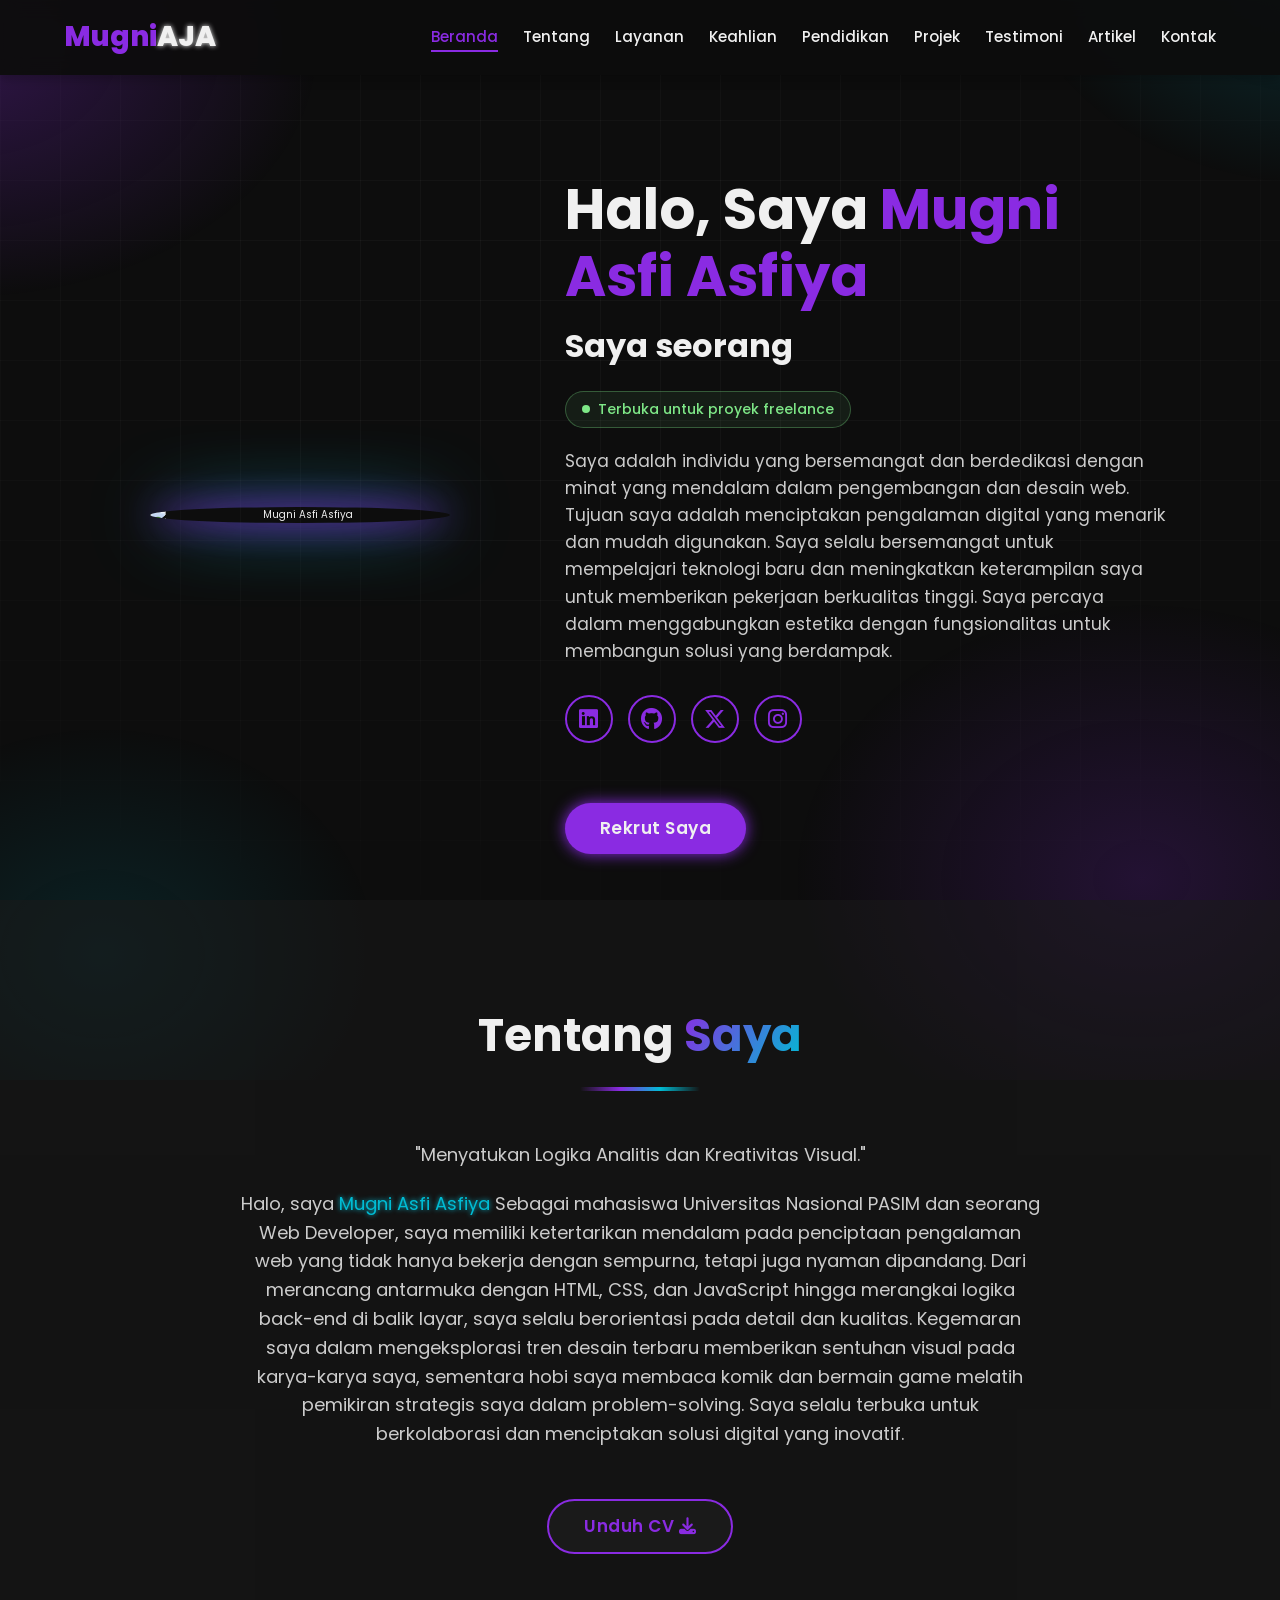
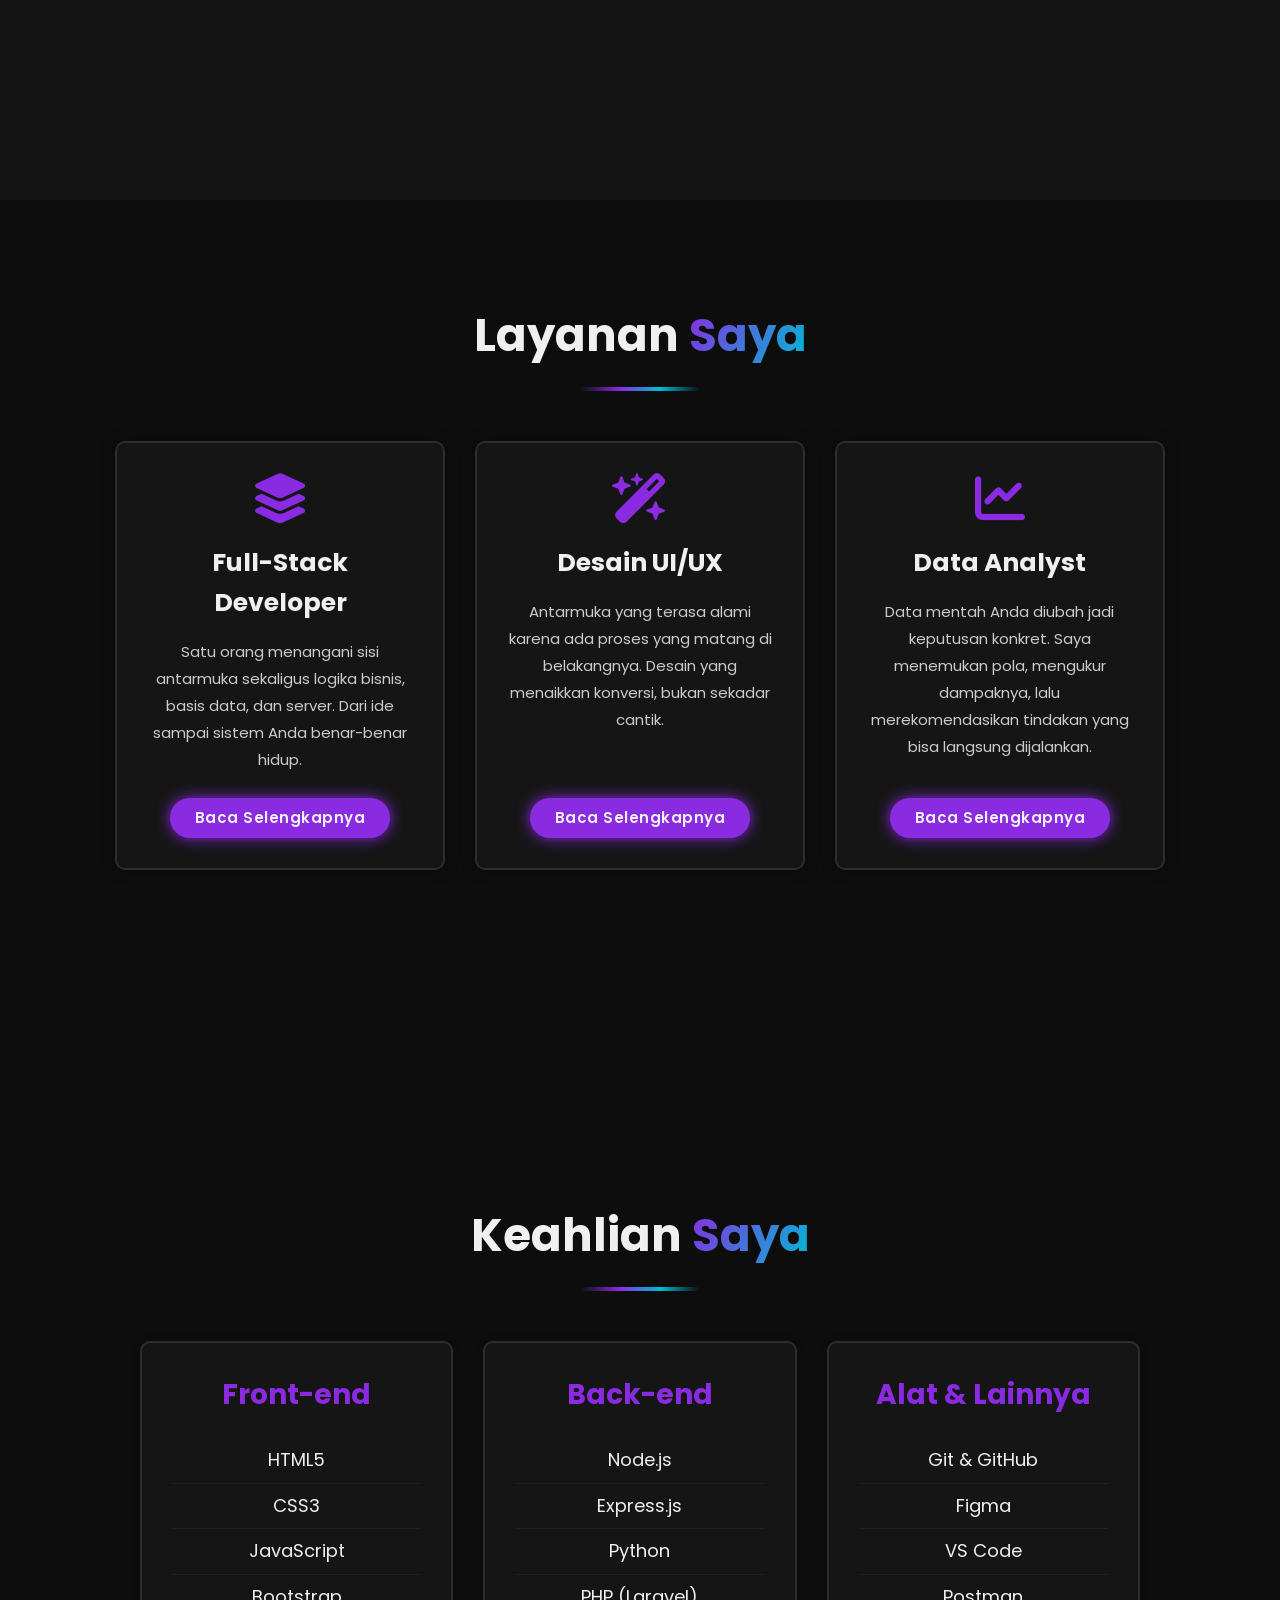
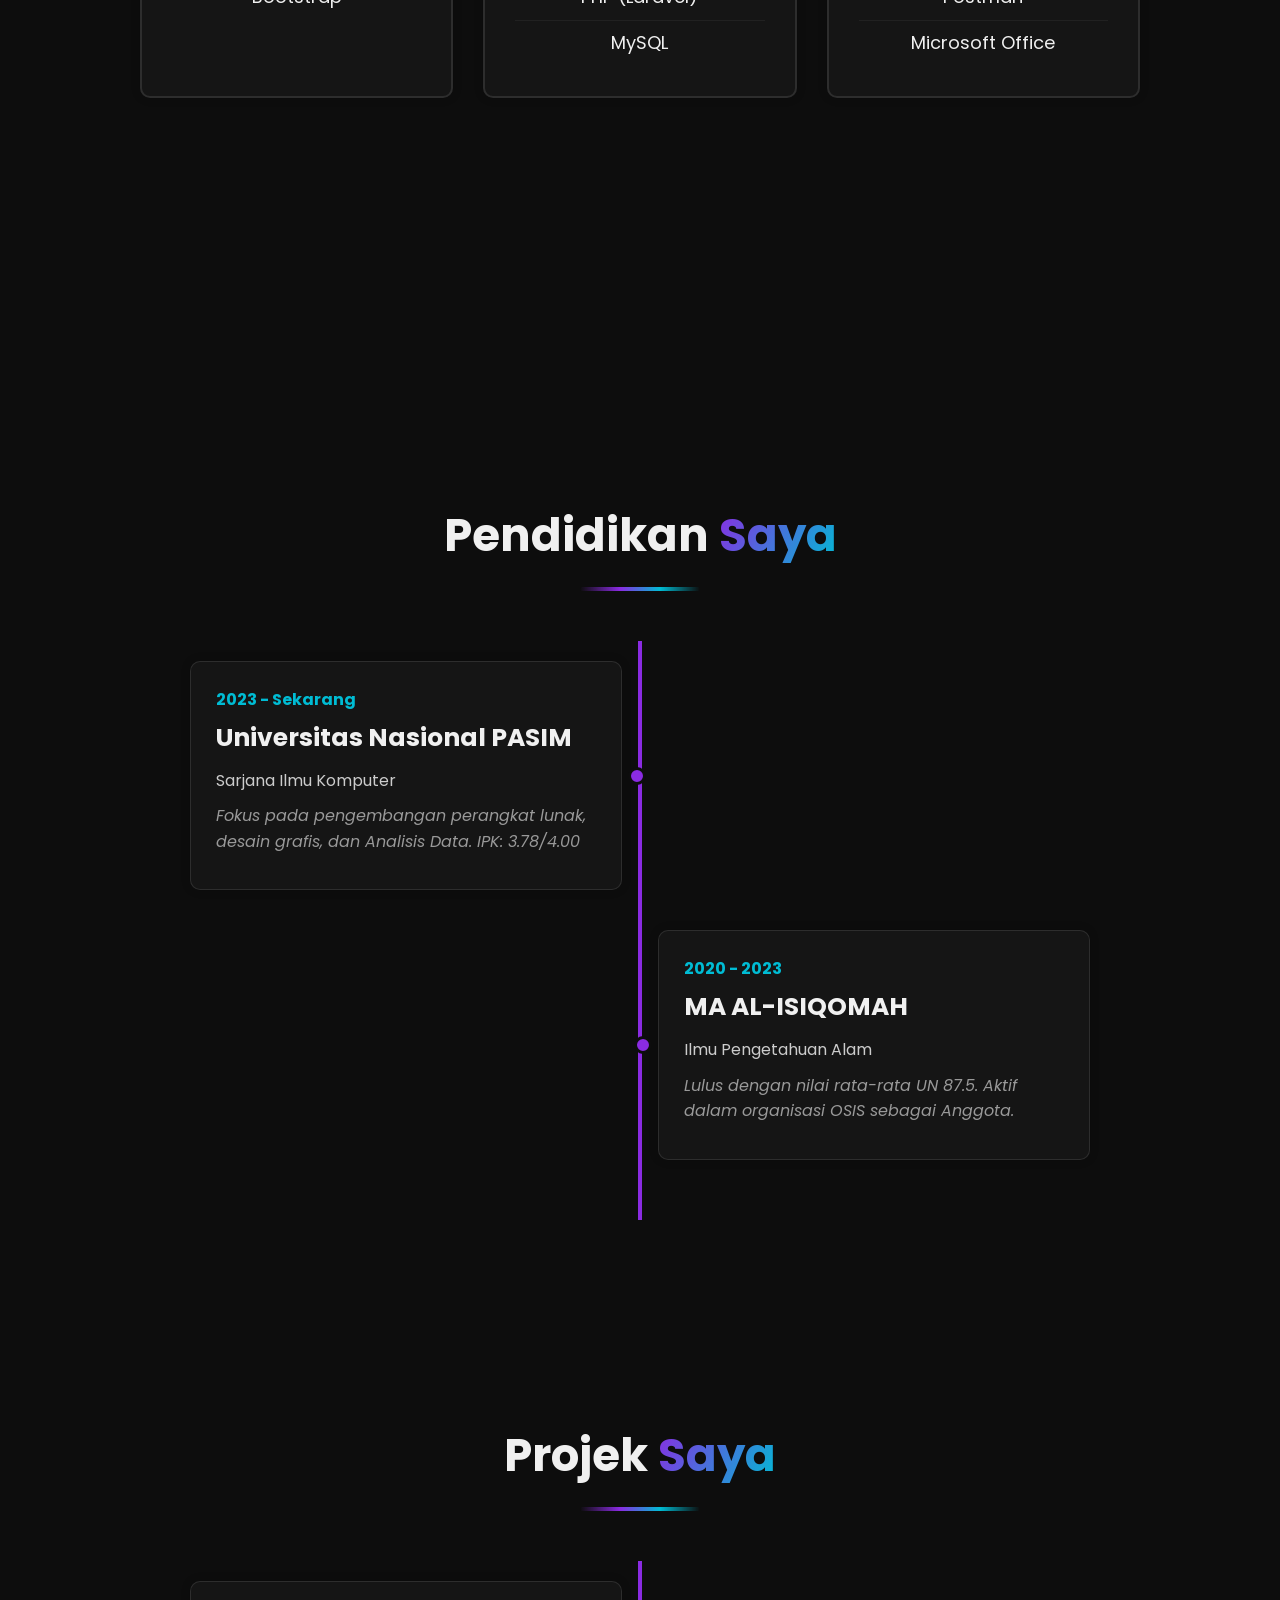
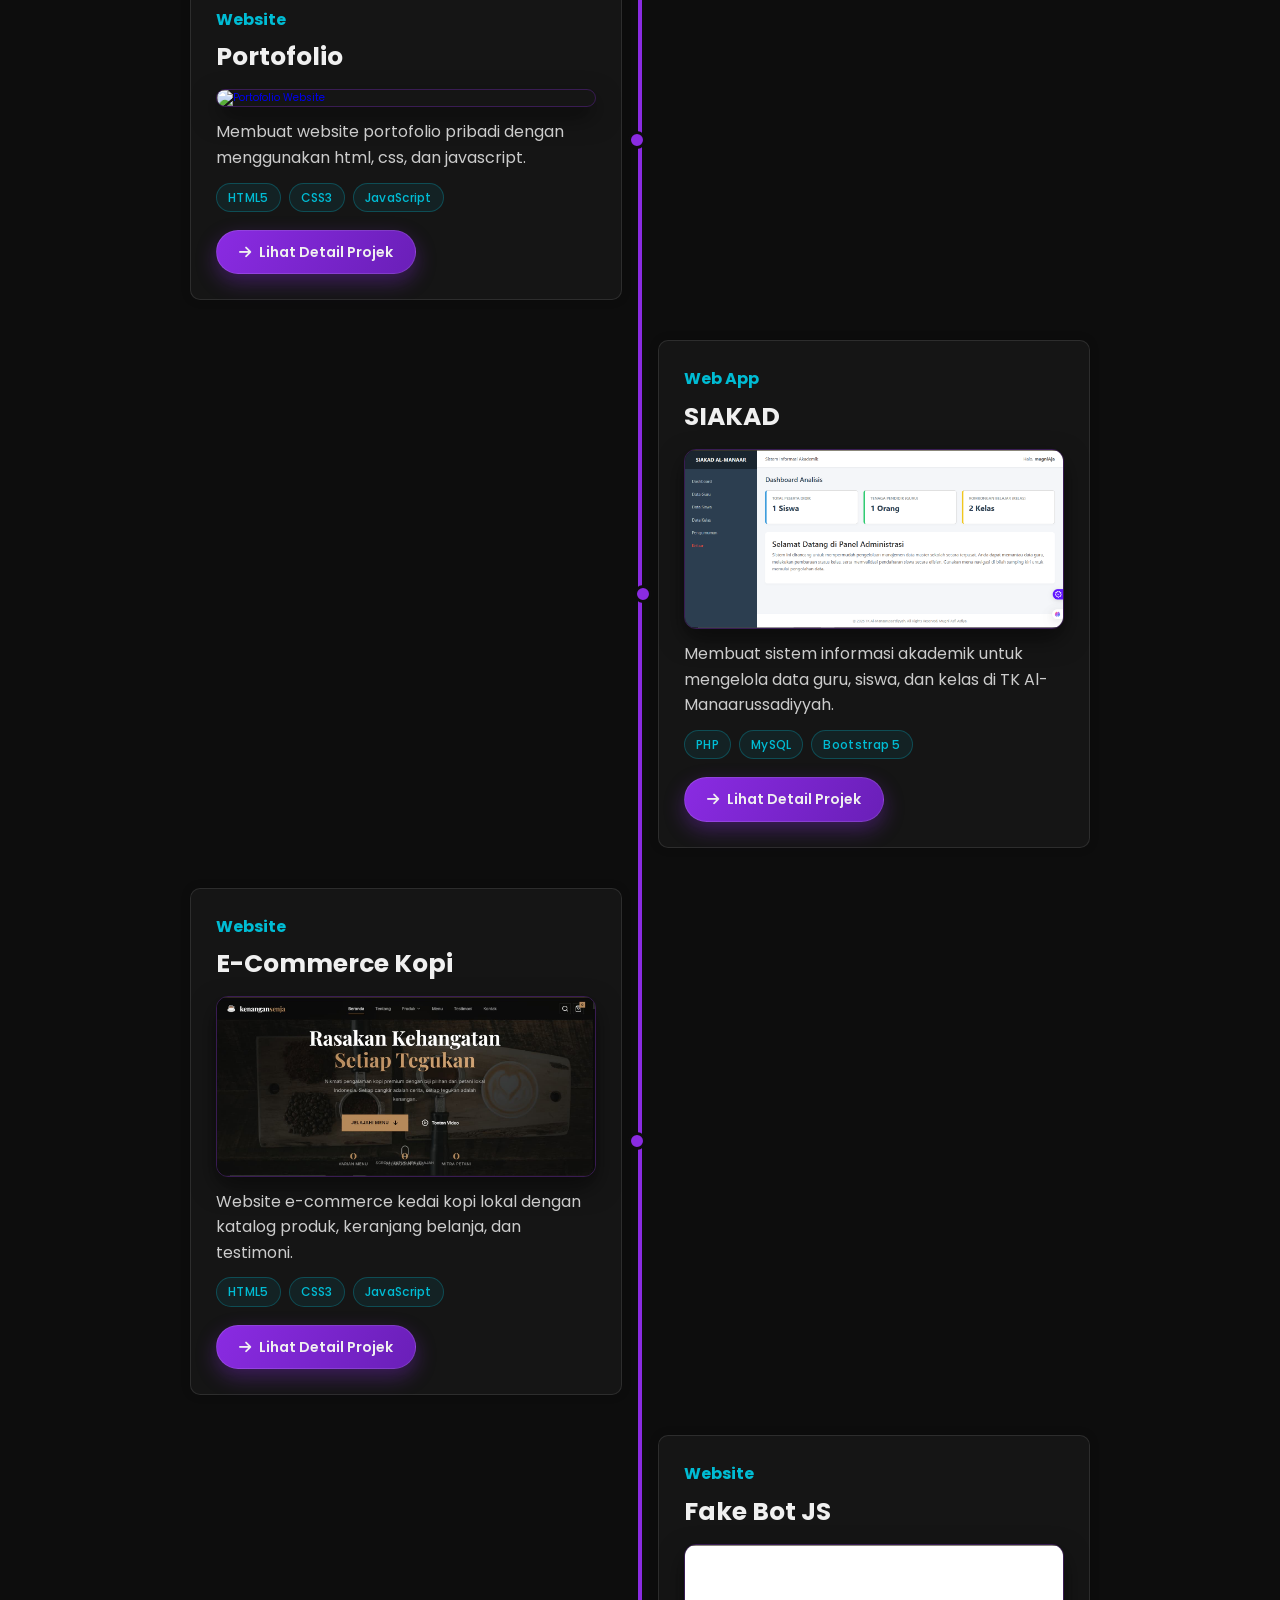
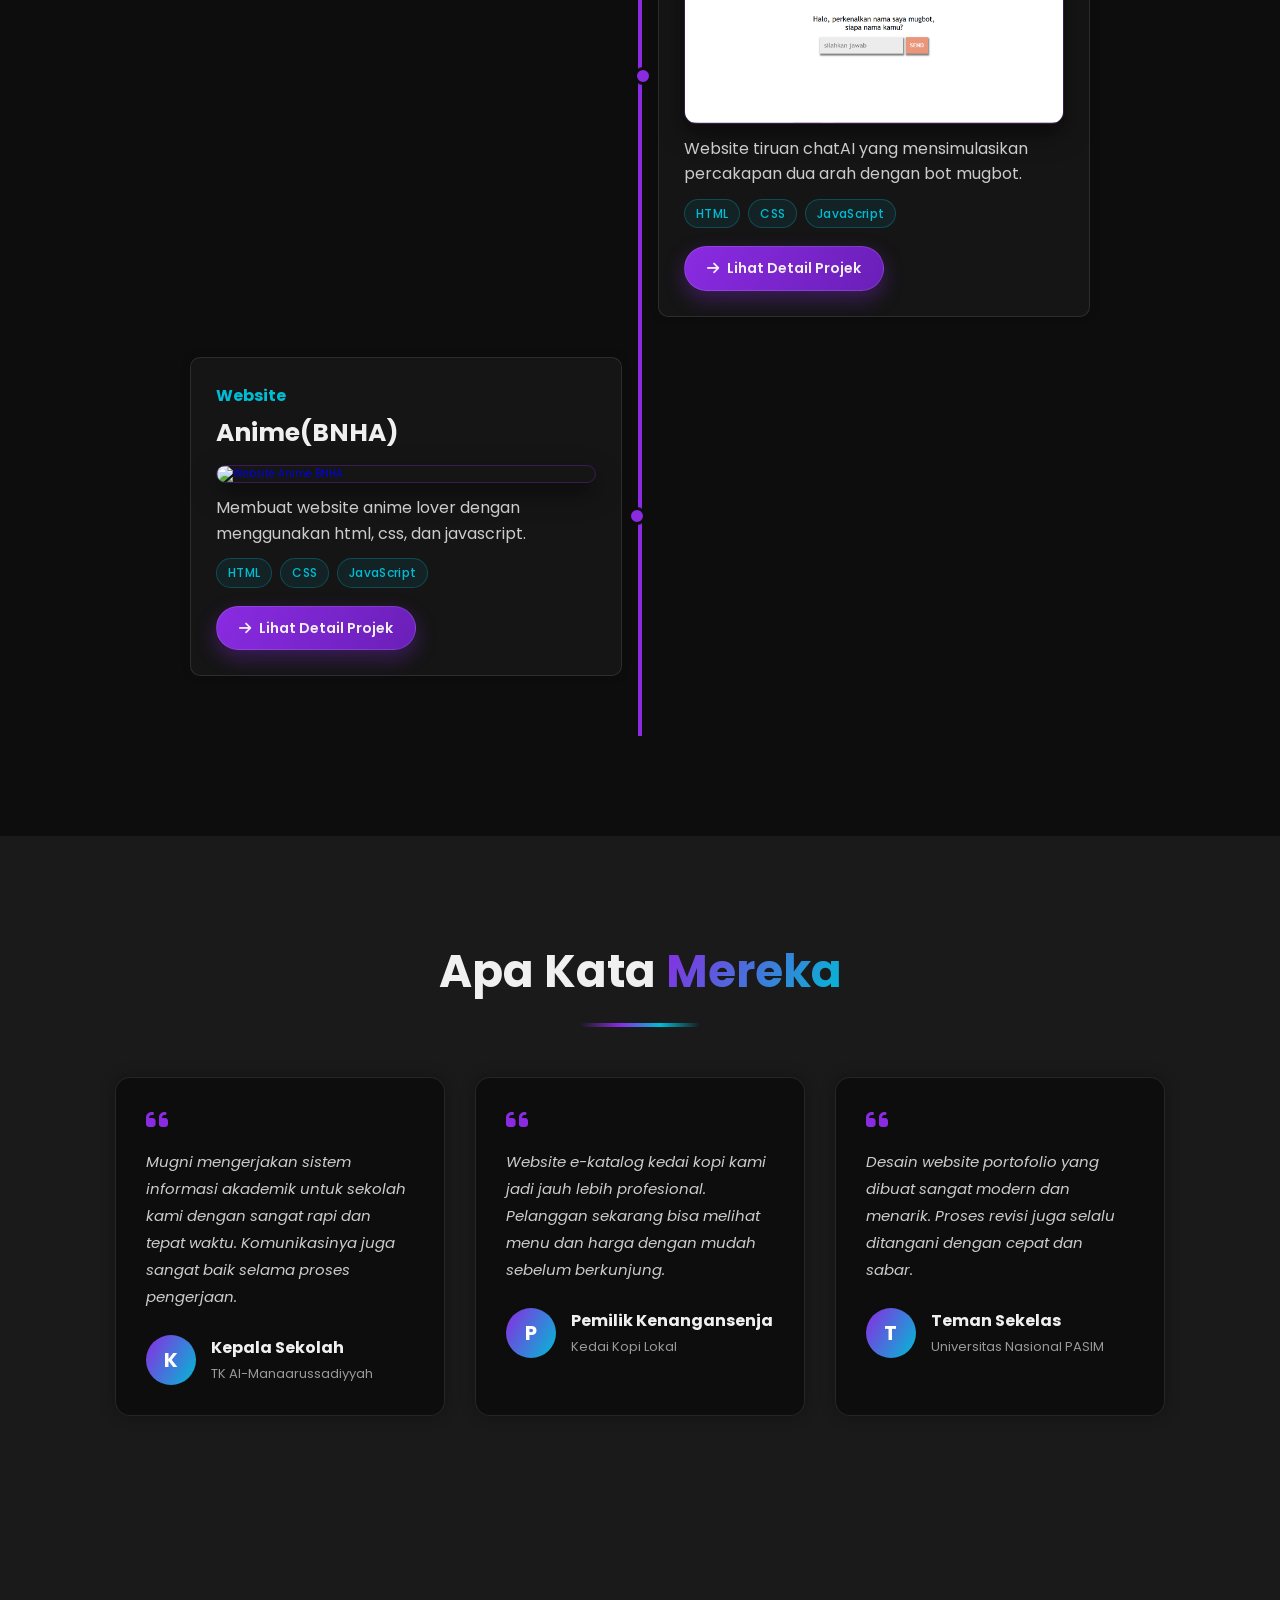
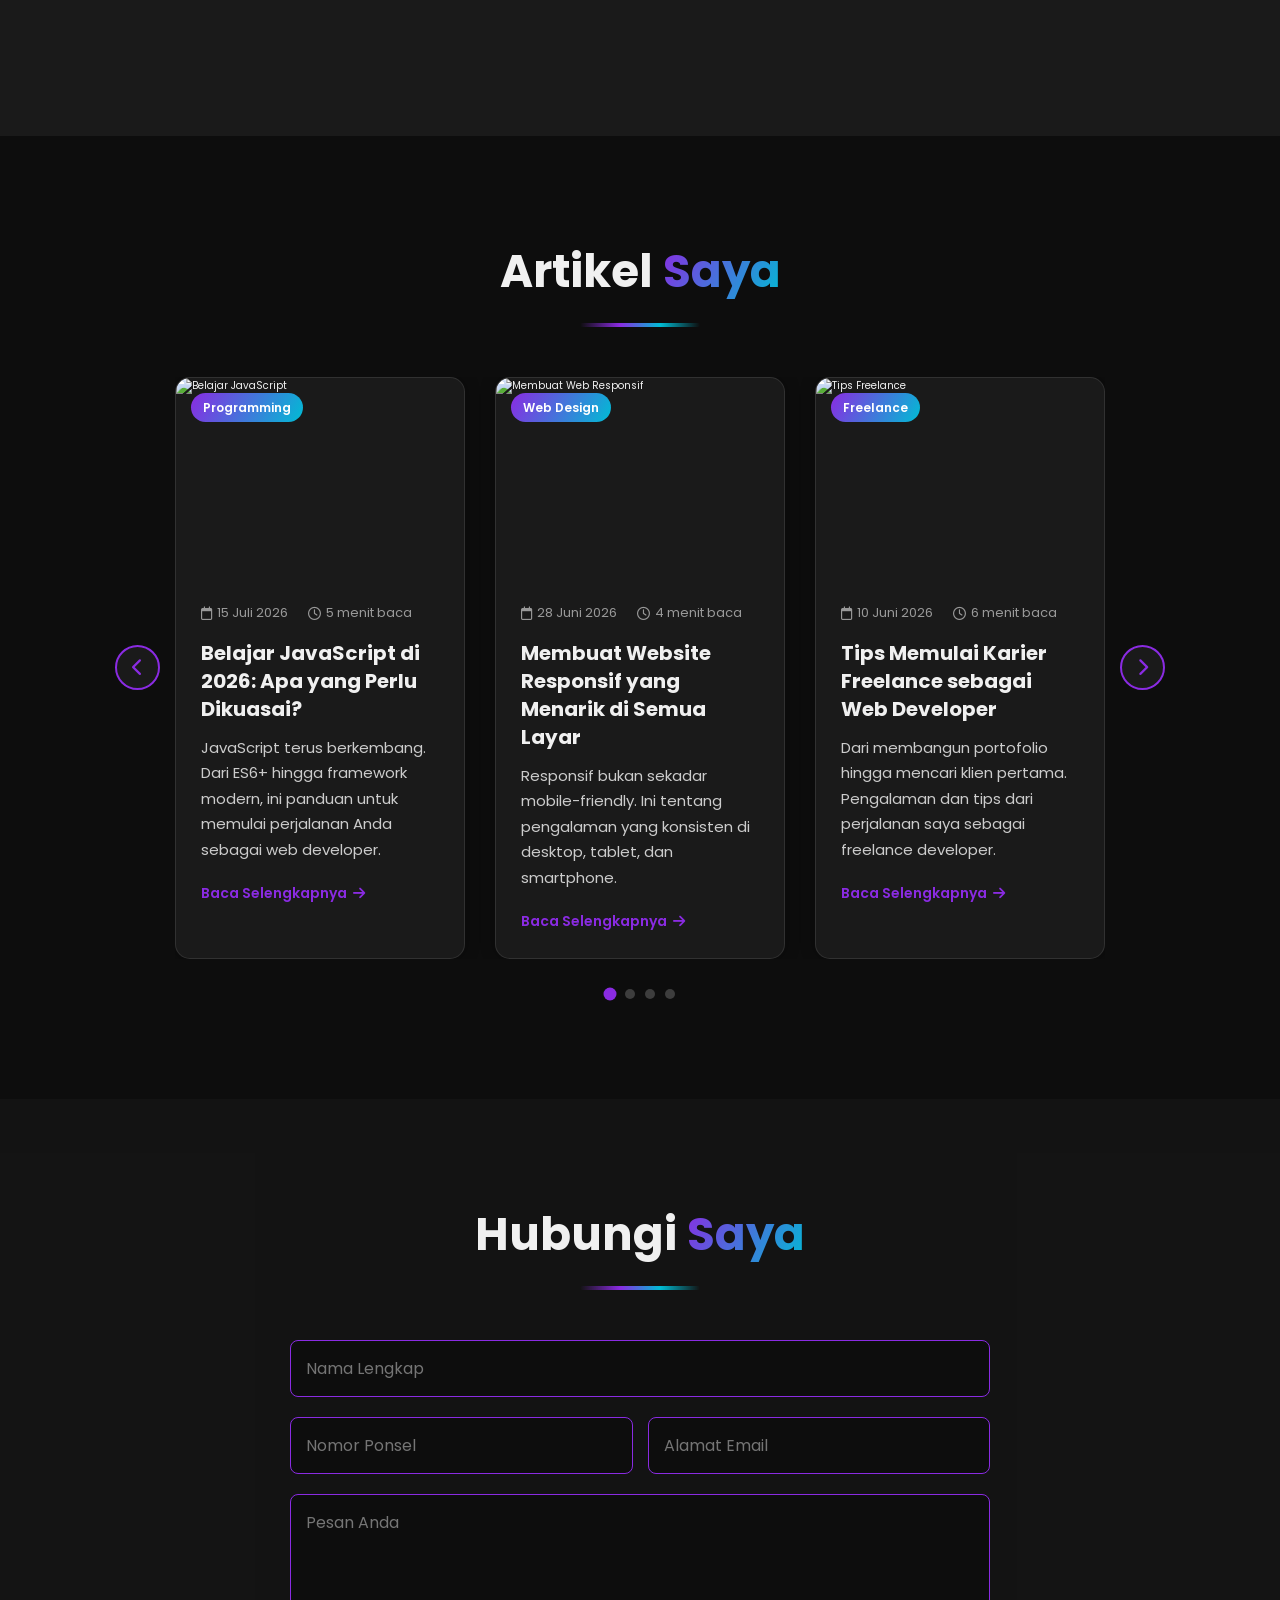
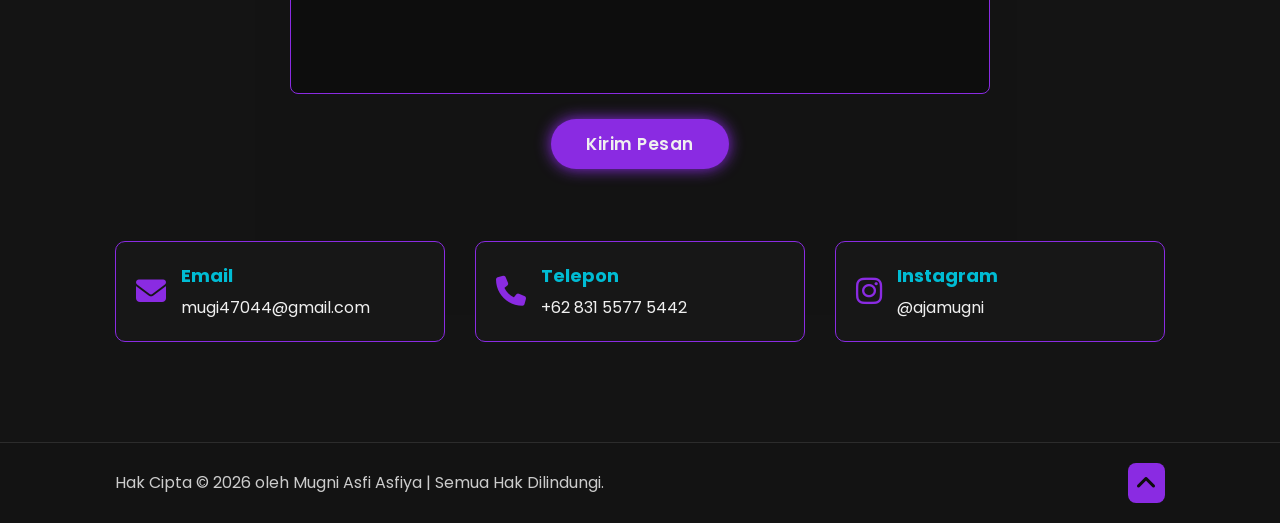
==== commit 851dafe5: "Fix bugs, add SEO meta tags, testimonials, blog carousel with 6 articles - Fix HTML lang attribute b" ====
--- a/index.html
+++ b/index.html
@@ -1,13 +1,29 @@
 <!DOCTYPE html>
-< lang="id">
+<html lang="id">
 <head>
     <meta charset="UTF-8">
     <meta name="viewport" content="width=device-width, initial-scale=1.0">
     <title>Portofolio | Mugni Asfi Asfiya</title>
+    <meta name="description" content="Portofolio Mugni Asfi Asfiya — Web Developer, UI/UX Designer, dan Data Analyst. Mahasiswa Universitas Nasional PASIM.">
+    <meta property="og:title" content="Mugni Asfi Asfiya | Portofolio">
+    <meta property="og:description" content="Web Developer, UI/UX Designer & Data Analyst">
+    <meta property="og:image" content="https://mugni120.github.io/webPortofolio/img/Mugni.jpg">
+    <meta property="og:url" content="https://mugni120.github.io/webPortofolio/">
+    <meta property="og:type" content="website">
+    <meta name="twitter:card" content="summary_large_image">
+    <link rel="icon" type="image/jpeg" href="img/Mugni.jpg">
     <link rel="stylesheet" href="https://cdnjs.cloudflare.com/ajax/libs/font-awesome/6.7.2/css/all.min.css" integrity="sha512-Evv84Mr4kqVGRNSgIGL/F/aIDqQb7xQ2vcrdIwxfjThSH8CSR7PBEakCr51Ck+w+/U6swU2Im1vVX0SVk9ABhg==" crossorigin="anonymous" referrerpolicy="no-referrer" />
     <link rel="stylesheet" href="style.css">
 </head>
 <body>
+    <!-- Preloader -->
+    <div class="preloader">
+        <div class="preloader-content">
+            <div class="preloader-logo">Mugni<span>AJA</span></div>
+            <div class="preloader-spinner"></div>
+        </div>
+    </div>
+
     <div class="scroll-progress" aria-hidden="true"></div>
 
     <header class="header">
@@ -22,6 +38,8 @@
             <a href="#skills">Keahlian</a>
             <a href="#education">Pendidikan</a>
             <a href="#experience">Projek</a>
+            <a href="#testimonials">Testimoni</a>
+            <a href="#blog">Artikel</a>
             <a href="#contact">Kontak</a>
         </nav>
     </header>
@@ -33,6 +51,7 @@
         <div class="home-content">
             <h1 class="home-title">Halo, Saya <span>Mugni Asfi Asfiya</span></h1>
             <h3 class="typing-text">Saya seorang <span class="text-animation"></span></h3>
+            <span class="availability-badge"><span class="pulse-dot"></span> Terbuka untuk proyek freelance</span>
             <p>Saya adalah individu yang bersemangat dan berdedikasi dengan minat yang mendalam dalam pengembangan dan desain web. Tujuan saya adalah menciptakan pengalaman digital yang menarik dan mudah digunakan. Saya selalu bersemangat untuk mempelajari teknologi baru dan meningkatkan keterampilan saya untuk memberikan pekerjaan berkualitas tinggi. Saya percaya dalam menggabungkan estetika dengan fungsionalitas untuk membangun solusi yang berdampak.</p>
 
             <div class="social-icons">
@@ -49,10 +68,10 @@
     <section class="about" id="about">
         <h2 class="heading">Tentang <span>Saya</span></h2>
         <div class="about-content">
-            <p>Halo! Saya <span>Mugni Asfi Asfiya</span> seorang pengembang web yang sangat termotivasi dan berorientasi pada detail dengan pengalaman dalam menciptakan situs web yang responsif dan dinamis. Keahlian saya meliputi teknologi front-end seperti HTML, CSS, dan JavaScript, dan saya terus memperluas pengetahuan saya ke dalam kerangka kerja back-end. Saya menikmati memecahkan masalah yang kompleks dan berkolaborasi dengan tim untuk mewujudkan ide-ide inovatif. Di waktu luang, saya suka menjelajahi trend desain baru, berolahraga, membaca komik dan bermain games .</p>
-            <p>Saat ini saya sedang menempuh pendidikan di Universitas Nasional PASIM.</p>
+            <p>"Menyatukan Logika Analitis dan Kreativitas Visual."</p>
+<p>Halo, saya <span> Mugni Asfi Asfiya</span> Sebagai mahasiswa Universitas Nasional PASIM dan seorang Web Developer, saya memiliki ketertarikan mendalam pada penciptaan pengalaman web yang tidak hanya bekerja dengan sempurna, tetapi juga nyaman dipandang. Dari merancang antarmuka dengan HTML, CSS, dan JavaScript hingga merangkai logika back-end di balik layar, saya selalu berorientasi pada detail dan kualitas. Kegemaran saya dalam mengeksplorasi tren desain terbaru memberikan sentuhan visual pada karya-karya saya, sementara hobi saya membaca komik dan bermain game melatih pemikiran strategis saya dalam problem-solving. Saya selalu terbuka untuk berkolaborasi dan menciptakan solusi digital yang inovatif.</p>
             <!-- Ganti link download CV di about section -->
-            <a href="assets/CV_MugniAsfiAsfiya_(19-11-2025).pdf" download class="btn download-cv">
+            <a href="assets/CV%20Mugni%20Asfi%20Asfiya%20(Agustus-2026).pdf" download class="btn download-cv">
                      Unduh CV <i class="fa-solid fa-download"></i>
             </a>
         </div>
@@ -136,7 +155,7 @@
                 <h4>2023 - Sekarang</h4>
                 <h3>Universitas Nasional PASIM</h3>
                 <p>Sarjana Ilmu Komputer</p>
-                <p class="education-desc">Fokus pada pengembangan perangkat lunak, basis data, dan Analisis Data. IPK: 3.74/4.00</p>
+                <p class="education-desc">Fokus pada pengembangan perangkat lunak, desain grafis, dan Analisis Data. IPK: 3.78/4.00</p>
             </div>
             <div class="education-item">
                 <div class="education-dot"></div>
@@ -156,7 +175,7 @@
                 <h4>Website</h4>
                 <h3>Portofolio</h3>
                 <a class="project-media" href="portofolio.html" aria-label="Lihat detail proyek Portofolio">
-                    <img src="img/WP.jpg" alt="Portofolio Website">
+                    <img src="img/WP.jpg" alt="Portofolio Website" loading="lazy">
                     <span class="project-media-overlay"><i class="fa-solid fa-arrow-right"></i></span>
                 </a>
                 <p>Membuat website portofolio pribadi dengan menggunakan html, css, dan javascript.</p>
@@ -172,9 +191,9 @@
             <div class="experience-item">
                 <div class="experience-dot"></div>
                 <h4>Web App</h4>
-                <h3>SIAKAD Al-Manaar</h3>
+                <h3>SIAKAD </h3>
                 <a class="project-media" href="SIAKAD.html" aria-label="Lihat detail proyek SIAKAD Al-Manaar">
-                    <img src="img/WSK.PNG" alt="Dashboard SIAKAD Al-Manaar">
+                    <img src="img/WSK.PNG" alt="Dashboard SIAKAD Al-Manaar" loading="lazy">
                     <span class="project-media-overlay"><i class="fa-solid fa-arrow-right"></i></span>
                 </a>
                 <p>Membuat sistem informasi akademik untuk mengelola data guru, siswa, dan kelas di TK Al-Manaarussadiyyah.</p>
@@ -190,12 +209,12 @@
             <div class="experience-item">
                 <div class="experience-dot"></div>
                 <h4>Website</h4>
-                <h3>Katalog Kopi</h3>
+                <h3>E-Commerce Kopi</h3>
                 <a class="project-media" href="kenangansenja.html" aria-label="Lihat detail proyek Website E-Katalog kenangansenja">
-                    <img src="img/WEK.png" alt="Website E-Katalog kenangansenja">
+                    <img src="img/WEK.png" alt="Website E-Katalog kenangansenja" loading="lazy">
                     <span class="project-media-overlay"><i class="fa-solid fa-arrow-right"></i></span>
                 </a>
-                <p>Website e-katalog kedai kopi lokal dengan katalog produk, keranjang belanja, dan testimoni.</p>
+                <p>Website e-commerce kedai kopi lokal dengan katalog produk, keranjang belanja, dan testimoni.</p>
                 <div class="project-tags">
                     <span>HTML5</span>
                     <span>CSS3</span>
@@ -208,12 +227,12 @@
             <div class="experience-item">
                 <div class="experience-dot"></div>
                 <h4>Website</h4>
-                <h3>Facebook Clone</h3>
+                <h3>Fake Bot JS</h3>
                 <a class="project-media" href="facebook.html" aria-label="Lihat detail proyek Website Facebook Clone">
-                    <img src="img/WFB.png" alt="Website Facebook Clone">
+                    <img src="img/WFB.png" alt="Website Facebook Clone" loading="lazy">
                     <span class="project-media-overlay"><i class="fa-solid fa-arrow-right"></i></span>
                 </a>
-                <p>Website tiruan Facebook yang mensimulasikan percakapan dua arah dengan bot mugbot.</p>
+                <p>Website tiruan chatAI yang mensimulasikan percakapan dua arah dengan bot mugbot.</p>
                 <div class="project-tags">
                     <span>HTML</span>
                     <span>CSS</span>
@@ -228,7 +247,7 @@
                 <h4>Website</h4>
                 <h3>Anime(BNHA)</h3>
                 <a class="project-media" href="animeBNHA.html" aria-label="Lihat detail proyek Website Anime BNHA">
-                    <img src="img/WB.jpg" alt="Website Anime BNHA">
+                    <img src="img/WB.jpg" alt="Website Anime BNHA" loading="lazy">
                     <span class="project-media-overlay"><i class="fa-solid fa-arrow-right"></i></span>
                 </a>
                 <p>Membuat website anime lover dengan menggunakan html, css, dan javascript.</p>
@@ -242,6 +261,158 @@
                 </a>
             </div>
         </div>
+    </section>
+
+    <section class="testimonials" id="testimonials">
+        <h2 class="heading">Apa Kata <span>Mereka</span></h2>
+        <div class="testimonials-container">
+            <div class="testimonial-card">
+                <div class="testimonial-content">
+                    <i class="fa-solid fa-quote-left"></i>
+                    <p>Mugni mengerjakan sistem informasi akademik untuk sekolah kami dengan sangat rapi dan tepat waktu. Komunikasinya juga sangat baik selama proses pengerjaan.</p>
+                </div>
+                <div class="testimonial-author">
+                    <div class="author-avatar">K</div>
+                    <div class="author-info">
+                        <h4>Kepala Sekolah</h4>
+                        <p>TK Al-Manaarussadiyyah</p>
+                    </div>
+                </div>
+            </div>
+            <div class="testimonial-card">
+                <div class="testimonial-content">
+                    <i class="fa-solid fa-quote-left"></i>
+                    <p>Website e-katalog kedai kopi kami jadi jauh lebih profesional. Pelanggan sekarang bisa melihat menu dan harga dengan mudah sebelum berkunjung.</p>
+                </div>
+                <div class="testimonial-author">
+                    <div class="author-avatar">P</div>
+                    <div class="author-info">
+                        <h4>Pemilik Kenangansenja</h4>
+                        <p>Kedai Kopi Lokal</p>
+                    </div>
+                </div>
+            </div>
+            <div class="testimonial-card">
+                <div class="testimonial-content">
+                    <i class="fa-solid fa-quote-left"></i>
+                    <p>Desain website portofolio yang dibuat sangat modern dan menarik. Proses revisi juga selalu ditangani dengan cepat dan sabar.</p>
+                </div>
+                <div class="testimonial-author">
+                    <div class="author-avatar">T</div>
+                    <div class="author-info">
+                        <h4>Teman Sekelas</h4>
+                        <p>Universitas Nasional PASIM</p>
+                    </div>
+                </div>
+            </div>
+        </div>
+    </section>
+
+    <section class="blog" id="blog">
+        <h2 class="heading">Artikel <span>Saya</span></h2>
+        <div class="blog-carousel-wrapper">
+            <button class="blog-carousel-btn blog-carousel-prev" aria-label="Artikel sebelumnya">
+                <i class="fa-solid fa-chevron-left"></i>
+            </button>
+            <div class="blog-carousel">
+                <div class="blog-track">
+                    <article class="blog-card">
+                        <div class="blog-image">
+                            <img src="https://images.unsplash.com/photo-1542831371-29b0f74f9713?w=600&h=400&fit=crop" alt="Belajar JavaScript" loading="lazy">
+                            <span class="blog-category">Programming</span>
+                        </div>
+                        <div class="blog-content">
+                            <div class="blog-meta">
+                                <span><i class="fa-regular fa-calendar"></i> 15 Juli 2026</span>
+                                <span><i class="fa-regular fa-clock"></i> 5 menit baca</span>
+                            </div>
+                            <h3>Belajar JavaScript di 2026: Apa yang Perlu Dikuasai?</h3>
+                            <p>JavaScript terus berkembang. Dari ES6+ hingga framework modern, ini panduan untuk memulai perjalanan Anda sebagai web developer.</p>
+                            <a href="blog-belajar-javascript.html" class="blog-read-more">Baca Selengkapnya <i class="fa-solid fa-arrow-right"></i></a>
+                        </div>
+                    </article>
+                    <article class="blog-card">
+                        <div class="blog-image">
+                            <img src="https://images.unsplash.com/photo-1547658719-da2b51169166?w=600&h=400&fit=crop" alt="Membuat Web Responsif" loading="lazy">
+                            <span class="blog-category">Web Design</span>
+                        </div>
+                        <div class="blog-content">
+                            <div class="blog-meta">
+                                <span><i class="fa-regular fa-calendar"></i> 28 Juni 2026</span>
+                                <span><i class="fa-regular fa-clock"></i> 4 menit baca</span>
+                            </div>
+                            <h3>Membuat Website Responsif yang Menarik di Semua Layar</h3>
+                            <p>Responsif bukan sekadar mobile-friendly. Ini tentang pengalaman yang konsisten di desktop, tablet, dan smartphone.</p>
+                            <a href="blog-web-responsif.html" class="blog-read-more">Baca Selengkapnya <i class="fa-solid fa-arrow-right"></i></a>
+                        </div>
+                    </article>
+                    <article class="blog-card">
+                        <div class="blog-image">
+                            <img src="https://images.unsplash.com/photo-1499750310107-5fef28a66643?w=600&h=400&fit=crop" alt="Tips Freelance" loading="lazy">
+                            <span class="blog-category">Freelance</span>
+                        </div>
+                        <div class="blog-content">
+                            <div class="blog-meta">
+                                <span><i class="fa-regular fa-calendar"></i> 10 Juni 2026</span>
+                                <span><i class="fa-regular fa-clock"></i> 6 menit baca</span>
+                            </div>
+                            <h3>Tips Memulai Karier Freelance sebagai Web Developer</h3>
+                            <p>Dari membangun portofolio hingga mencari klien pertama. Pengalaman dan tips dari perjalanan saya sebagai freelance developer.</p>
+                            <a href="blog-tips-freelance.html" class="blog-read-more">Baca Selengkapnya <i class="fa-solid fa-arrow-right"></i></a>
+                        </div>
+                    </article>
+                    <article class="blog-card">
+                        <div class="blog-image">
+                            <img src="https://images.unsplash.com/photo-1556075798-4825dfaaf498?w=600&h=400&fit=crop" alt="Git & GitHub" loading="lazy">
+                            <span class="blog-category">Tools</span>
+                        </div>
+                        <div class="blog-content">
+                            <div class="blog-meta">
+                                <span><i class="fa-regular fa-calendar"></i> 25 Mei 2026</span>
+                                <span><i class="fa-regular fa-clock"></i> 5 menit baca</span>
+                            </div>
+                            <h3>Git & GitHub untuk Pemula: Panduan Lengkap</h3>
+                            <p>Version control adalah skill wajib developer. Pelajari cara menggunakan Git dan GitHub untuk mengelola kode Anda dengan profesional.</p>
+                            <a href="blog-git-github.html" class="blog-read-more">Baca Selengkapnya <i class="fa-solid fa-arrow-right"></i></a>
+                        </div>
+                    </article>
+                    <article class="blog-card">
+                        <div class="blog-image">
+                            <img src="https://images.unsplash.com/photo-1561070791-2526d30994b5?w=600&h=400&fit=crop" alt="UI/UX Design" loading="lazy">
+                            <span class="blog-category">Design</span>
+                        </div>
+                        <div class="blog-content">
+                            <div class="blog-meta">
+                                <span><i class="fa-regular fa-calendar"></i> 15 Mei 2026</span>
+                                <span><i class="fa-regular fa-clock"></i> 7 menit baca</span>
+                            </div>
+                            <h3>Prinsip Dasar UI/UX yang Harus Diketahui Developer</h3>
+                            <p>Developer yang memahami desain akan menghasilkan produk yang lebih baik. Pelajari prinsip UI/UX yang bisa langsung diterapkan.</p>
+                            <a href="blog-ui-ux-design.html" class="blog-read-more">Baca Selengkapnya <i class="fa-solid fa-arrow-right"></i></a>
+                        </div>
+                    </article>
+                    <article class="blog-card">
+                        <div class="blog-image">
+                            <img src="https://images.unsplash.com/photo-1522202176988-66273c2fd55f?w=600&h=400&fit=crop" alt="Portfolio Tips" loading="lazy">
+                            <span class="blog-category">Career</span>
+                        </div>
+                        <div class="blog-content">
+                            <div class="blog-meta">
+                                <span><i class="fa-regular fa-calendar"></i> 1 Mei 2026</span>
+                                <span><i class="fa-regular fa-clock"></i> 4 menit baca</span>
+                            </div>
+                            <h3>Membangun Portofolio yang Menarik Minat Rekruter</h3>
+                            <p>Portofolio adalah kartu nama digital Anda. Tips membuat portofolio yang tidak hanya cantik, tapi juga meyakinkan rekruter.</p>
+                            <a href="blog-portfolio-tips.html" class="blog-read-more">Baca Selengkapnya <i class="fa-solid fa-arrow-right"></i></a>
+                        </div>
+                    </article>
+                </div>
+            </div>
+            <button class="blog-carousel-btn blog-carousel-next" aria-label="Artikel berikutnya">
+                <i class="fa-solid fa-chevron-right"></i>
+            </button>
+        </div>
+        <div class="blog-carousel-dots"></div>
     </section>
 
     <section class="contact" id="contact">
@@ -332,7 +503,7 @@
                         <h5>Universitas Nasional PASIM</h5>
                         <p class="cv-period">2023 - 2027</p>
                         <p>Sarjana Ilmu Komputer</p>
-                        <p class="cv-desc">IPK: 3.74/4.00</p>
+                        <p class="cv-desc">IPK: 3.78/4.00</p>
                     </div>
                     <div class="cv-item">
                         <h5>MA AL-ISIQOMAH</h5>
@@ -389,7 +560,7 @@
                 </div>
                 
                 <div class="cv-actions">
-                    <a href="assets/CV_MugniAsfiAsfiya_(19-11-2025).pdf" download class="btn download-cv-btn">
+                    <a href="assets/CV Mugni Asfi Asfiya (Agustus-2026).pdf" download class="btn download-cv-btn">
                         <i class="fa-solid fa-download"></i> Download CV Lengkap (PDF)
                     </a>
                     <button class="btn close-cv-btn">
--- a/style.css
+++ b/style.css
@@ -30,6 +30,58 @@
     line-height: 1.6;
 }
 
+/* --- Preloader --- */
+.preloader {
+    position: fixed;
+    top: 0;
+    left: 0;
+    width: 100%;
+    height: 100%;
+    background: var(--bg-color);
+    display: flex;
+    align-items: center;
+    justify-content: center;
+    z-index: 9999;
+    transition: opacity 0.5s ease, visibility 0.5s ease;
+}
+
+.preloader.hidden {
+    opacity: 0;
+    visibility: hidden;
+    pointer-events: none;
+}
+
+.preloader-content {
+    text-align: center;
+}
+
+.preloader-logo {
+    font-size: 3.5rem;
+    font-weight: 800;
+    color: var(--main-color);
+    margin-bottom: 2rem;
+}
+
+.preloader-logo span {
+    color: var(--text-color);
+}
+
+.preloader-spinner {
+    width: 5rem;
+    height: 5rem;
+    border: 0.4rem solid rgba(138, 43, 226, 0.2);
+    border-top-color: var(--main-color);
+    border-radius: 50%;
+    animation: spin 0.8s linear infinite;
+    margin: 0 auto;
+}
+
+@keyframes spin {
+    to {
+        transform: rotate(360deg);
+    }
+}
+
 /* Scrollbar Styles */
 html::-webkit-scrollbar {
     width: 0.8rem;
@@ -50,7 +102,7 @@
     top: 0;
     left: 0;
     width: 100%;
-    padding: 2rem 9%;
+    padding: 1.5rem 5%;
     background: rgba(13, 13, 13, 0.95); /* Semi-transparent background */
     backdrop-filter: blur(10px); /* Frosted glass effect */
     display: flex;
@@ -62,21 +114,24 @@
 }
 
 .logo {
-    font-size: 3.2rem;
+    font-size: 2.8rem;
     color: var(--main-color);
     font-weight: 800;
     cursor: default;
     opacity: 0; /* For animation */
     animation: slideRight 1s ease forwards;
+    white-space: nowrap;
+    flex-shrink: 0;
 }
 
 .navbar a {
-    font-size: 1.7rem;
-    color: var(--text-color);
-    margin-left: 3.5rem;
+    font-size: 1.5rem;
+    color: var(--text-color);
+    margin-left: 2.2rem;
     font-weight: 500;
     transition: 0.4s ease;
     position: relative;
+    white-space: nowrap;
 }
 
 .navbar a::after {
@@ -236,6 +291,38 @@
     transform: scale(1.05) rotate(2deg);
     box-shadow: 0 0 50px var(--main-color),
                 0 0 100px var(--accent-color);
+}
+
+/* --- Availability Badge --- */
+.availability-badge {
+    display: inline-flex;
+    align-items: center;
+    gap: 0.8rem;
+    margin-bottom: 2rem;
+    padding: 0.6rem 1.6rem;
+    font-size: 1.4rem;
+    font-weight: 500;
+    color: #7ee787;
+    background: rgba(126, 231, 135, 0.08);
+    border: 1px solid rgba(126, 231, 135, 0.3);
+    border-radius: 3rem;
+}
+
+.pulse-dot {
+    width: 0.8rem;
+    height: 0.8rem;
+    background: #7ee787;
+    border-radius: 50%;
+    animation: pulseDot 2s ease-in-out infinite;
+}
+
+@keyframes pulseDot {
+    0%, 100% {
+        box-shadow: 0 0 0 0 rgba(126, 231, 135, 0.5);
+    }
+    50% {
+        box-shadow: 0 0 0 0.6rem rgba(126, 231, 135, 0);
+    }
 }
 
 /* Social Icons */
@@ -751,6 +838,275 @@
     box-shadow: 0 15px 35px rgba(138, 43, 226, 0.35);
 }
 
+
+/* --- Blog Section --- */
+.blog {
+    background: var(--bg-color);
+    padding: 10rem 9%;
+}
+
+.blog-carousel-wrapper {
+    display: flex;
+    align-items: center;
+    gap: 1.5rem;
+    max-width: 1200px;
+    margin: 0 auto;
+}
+
+.blog-carousel {
+    overflow: hidden;
+    flex: 1;
+}
+
+.blog-track {
+    display: flex;
+    gap: 3rem;
+    transition: transform 0.5s ease;
+}
+
+.blog-card {
+    background: var(--second-bg-color);
+    border-radius: 1.5rem;
+    overflow: hidden;
+    border: 0.1rem solid rgba(255, 255, 255, 0.1);
+    box-shadow: 0 0 15px rgba(0, 0, 0, 0.3);
+    transition: 0.4s ease;
+    flex: 0 0 calc(33.333% - 2rem);
+    min-width: 0;
+}
+
+.blog-card:hover {
+    transform: translateY(-0.8rem);
+    border-color: var(--main-color);
+    box-shadow: 0 0 25px rgba(138, 43, 226, 0.25);
+}
+
+.blog-image {
+    position: relative;
+    height: 20rem;
+    overflow: hidden;
+}
+
+.blog-image img {
+    width: 100%;
+    height: 100%;
+    object-fit: cover;
+    transition: transform 0.5s ease;
+}
+
+.blog-card:hover .blog-image img {
+    transform: scale(1.08);
+}
+
+.blog-category {
+    position: absolute;
+    top: 1.5rem;
+    left: 1.5rem;
+    padding: 0.5rem 1.2rem;
+    font-size: 1.2rem;
+    font-weight: 600;
+    color: #fff;
+    background: linear-gradient(120deg, var(--main-color), var(--accent-color));
+    border-radius: 2rem;
+}
+
+.blog-content {
+    padding: 2.5rem;
+}
+
+.blog-meta {
+    display: flex;
+    gap: 2rem;
+    margin-bottom: 1.5rem;
+    font-size: 1.3rem;
+    color: #999;
+}
+
+.blog-meta span {
+    display: flex;
+    align-items: center;
+    gap: 0.5rem;
+}
+
+.blog-content h3 {
+    font-size: 2rem;
+    color: var(--text-color);
+    margin-bottom: 1.2rem;
+    line-height: 1.4;
+}
+
+.blog-content p {
+    font-size: 1.5rem;
+    color: #cccccc;
+    line-height: 1.7;
+    margin-bottom: 2rem;
+}
+
+.blog-read-more {
+    display: inline-flex;
+    align-items: center;
+    gap: 0.6rem;
+    font-size: 1.4rem;
+    font-weight: 600;
+    color: var(--main-color);
+    transition: 0.3s ease;
+}
+
+.blog-read-more:hover {
+    color: var(--accent-color);
+    gap: 1rem;
+}
+
+/* --- Blog Carousel Buttons --- */
+.blog-carousel-btn {
+    width: 4.5rem;
+    height: 4.5rem;
+    border-radius: 50%;
+    background: var(--second-bg-color);
+    border: 0.2rem solid var(--main-color);
+    color: var(--main-color);
+    font-size: 1.8rem;
+    cursor: pointer;
+    display: flex;
+    align-items: center;
+    justify-content: center;
+    transition: 0.3s ease;
+    flex-shrink: 0;
+}
+
+.blog-carousel-btn:hover {
+    background: var(--main-color);
+    color: #fff;
+    box-shadow: 0 0 20px rgba(138, 43, 226, 0.4);
+    transform: scale(1.1);
+}
+
+.blog-carousel-btn:disabled {
+    opacity: 0.3;
+    cursor: not-allowed;
+    transform: none;
+}
+
+/* --- Blog Carousel Dots --- */
+.blog-carousel-dots {
+    display: flex;
+    justify-content: center;
+    gap: 1rem;
+    margin-top: 3rem;
+}
+
+.blog-carousel-dot {
+    width: 1rem;
+    height: 1rem;
+    border-radius: 50%;
+    background: rgba(255, 255, 255, 0.2);
+    cursor: pointer;
+    transition: 0.3s ease;
+}
+
+.blog-carousel-dot.active {
+    background: var(--main-color);
+    transform: scale(1.3);
+}
+
+/* --- Blog Responsive --- */
+@media (max-width: 991px) {
+    .blog-card {
+        flex: 0 0 calc(50% - 1.5rem);
+    }
+}
+
+@media (max-width: 600px) {
+    .blog-card {
+        flex: 0 0 100%;
+    }
+
+    .blog-carousel-btn {
+        width: 3.5rem;
+        height: 3.5rem;
+        font-size: 1.4rem;
+    }
+}
+
+/* --- Testimonials Section --- */
+.testimonials {
+    background: var(--second-bg-color);
+    padding: 10rem 9%;
+}
+
+.testimonials-container {
+    display: grid;
+    grid-template-columns: repeat(auto-fit, minmax(30rem, 1fr));
+    gap: 3rem;
+    width: 100%;
+    max-width: 1200px;
+    margin: 0 auto;
+}
+
+.testimonial-card {
+    background: var(--bg-color);
+    padding: 3rem;
+    border-radius: 1.5rem;
+    border: 0.1rem solid rgba(255, 255, 255, 0.1);
+    box-shadow: 0 0 15px rgba(0, 0, 0, 0.3);
+    transition: 0.4s ease;
+    position: relative;
+}
+
+.testimonial-card:hover {
+    border-color: var(--main-color);
+    transform: translateY(-0.8rem);
+    box-shadow: 0 0 25px rgba(138, 43, 226, 0.25);
+}
+
+.testimonial-content {
+    margin-bottom: 2.5rem;
+}
+
+.testimonial-content i {
+    font-size: 2.5rem;
+    color: var(--main-color);
+    margin-bottom: 1.5rem;
+    display: block;
+}
+
+.testimonial-content p {
+    font-size: 1.5rem;
+    color: #cccccc;
+    line-height: 1.8;
+    font-style: italic;
+}
+
+.testimonial-author {
+    display: flex;
+    align-items: center;
+    gap: 1.5rem;
+}
+
+.author-avatar {
+    width: 5rem;
+    height: 5rem;
+    border-radius: 50%;
+    background: linear-gradient(120deg, var(--main-color), var(--accent-color));
+    display: flex;
+    align-items: center;
+    justify-content: center;
+    font-size: 2rem;
+    font-weight: 700;
+    color: #fff;
+    flex-shrink: 0;
+}
+
+.author-info h4 {
+    font-size: 1.6rem;
+    color: var(--text-color);
+    margin-bottom: 0.3rem;
+}
+
+.author-info p {
+    font-size: 1.3rem;
+    color: #999;
+}
 
 /* Contact Section */
 .contact {
